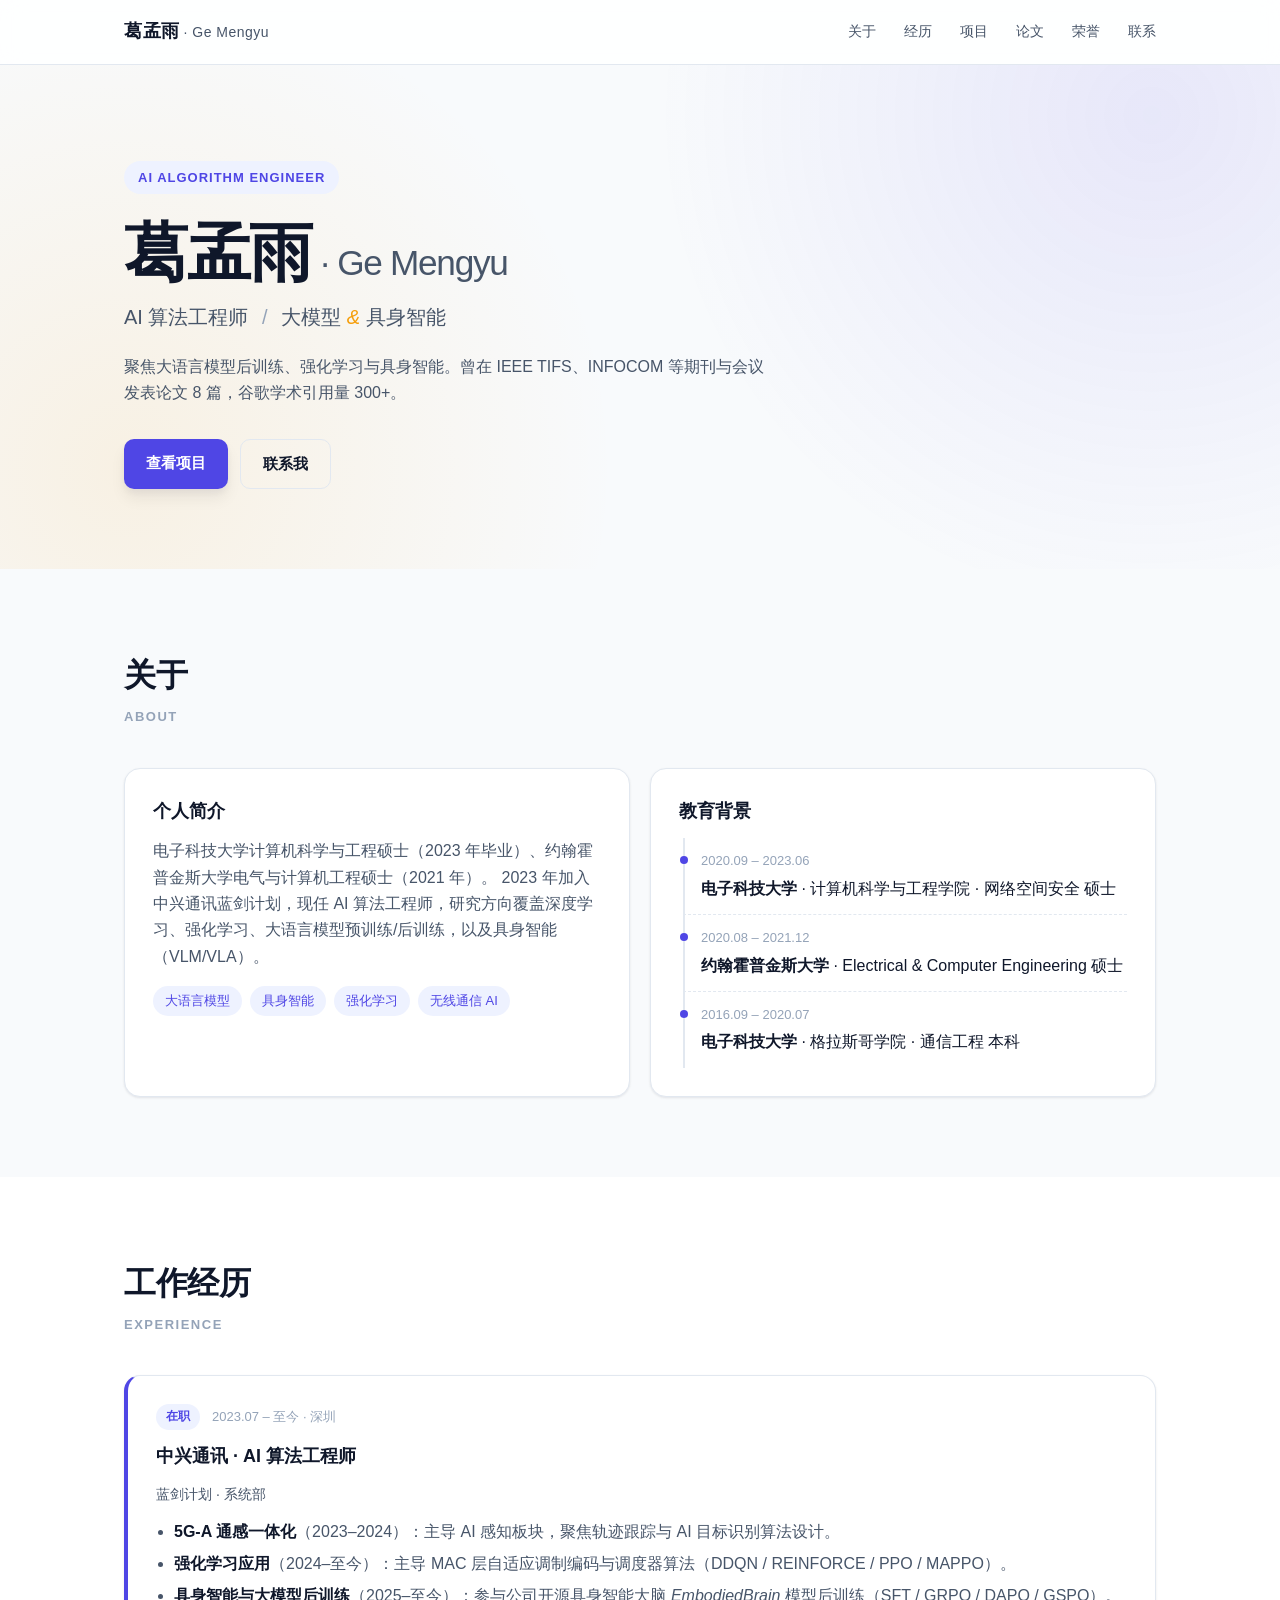
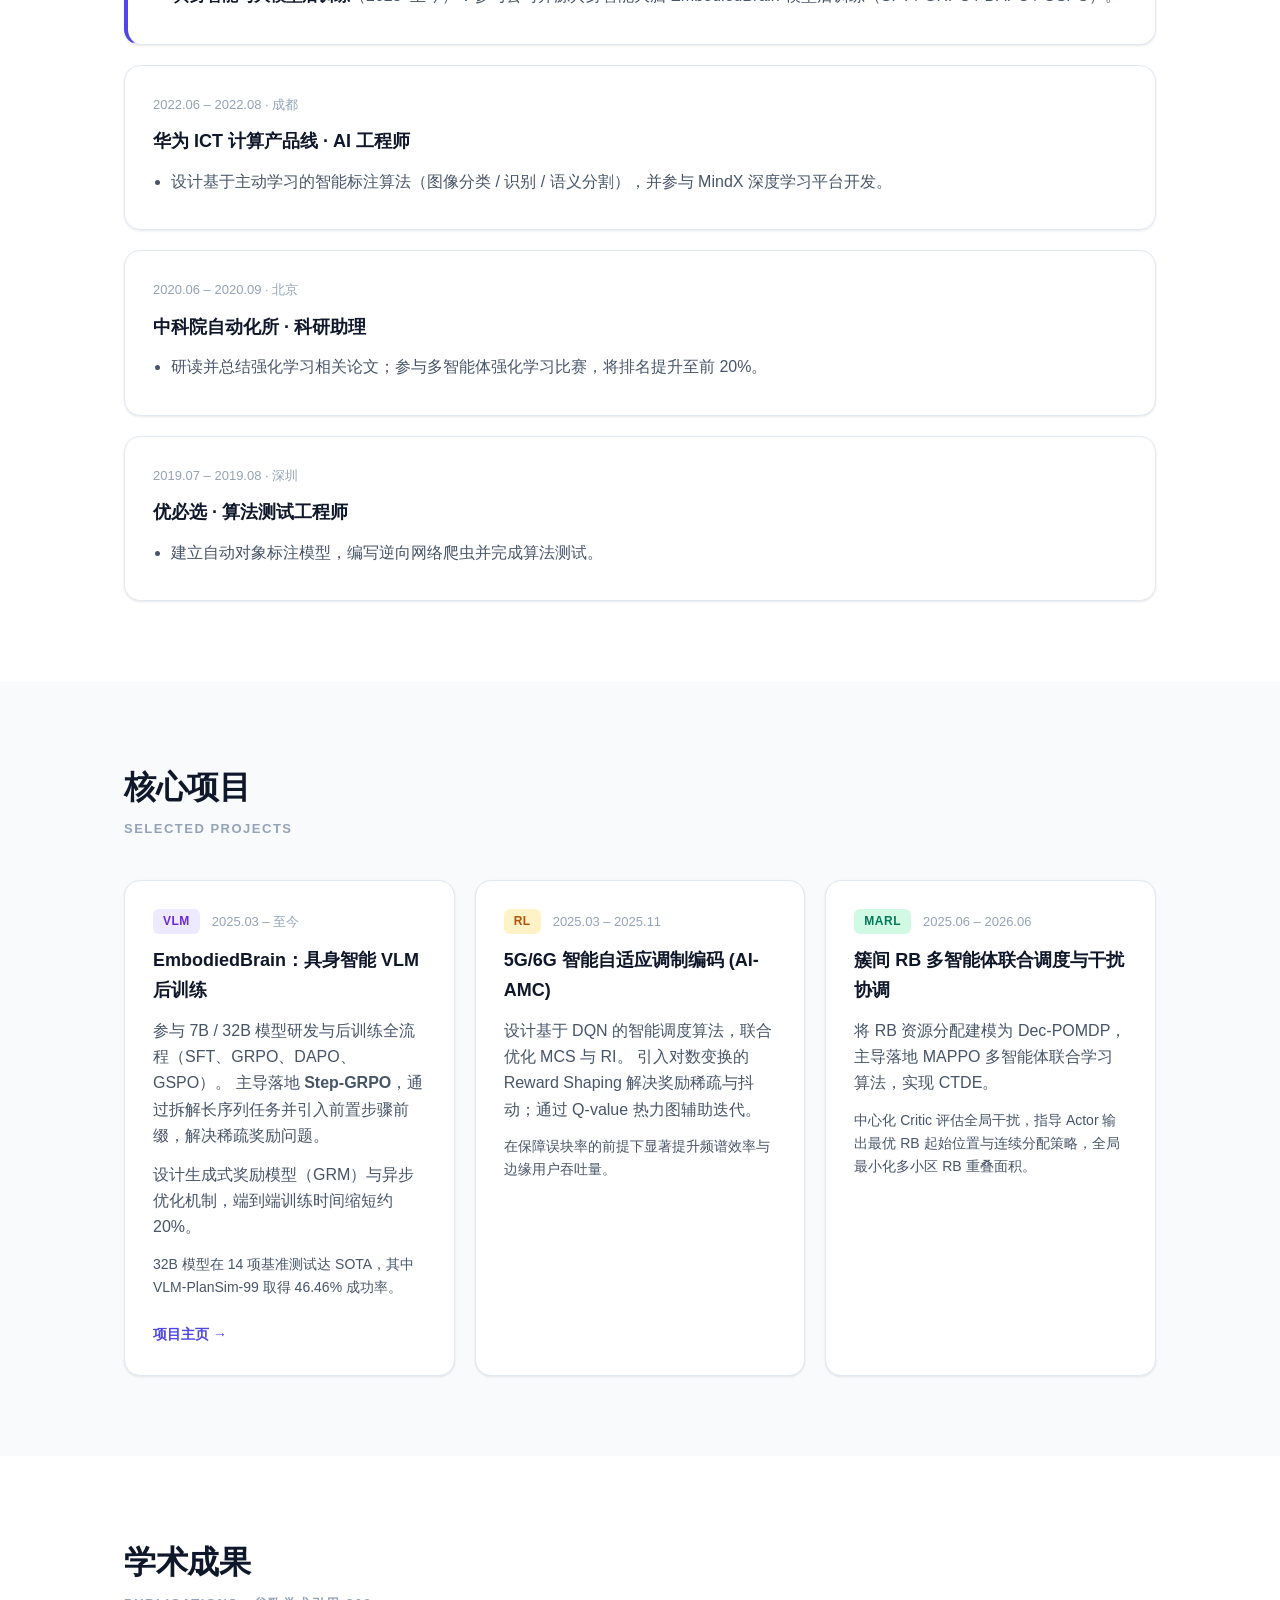
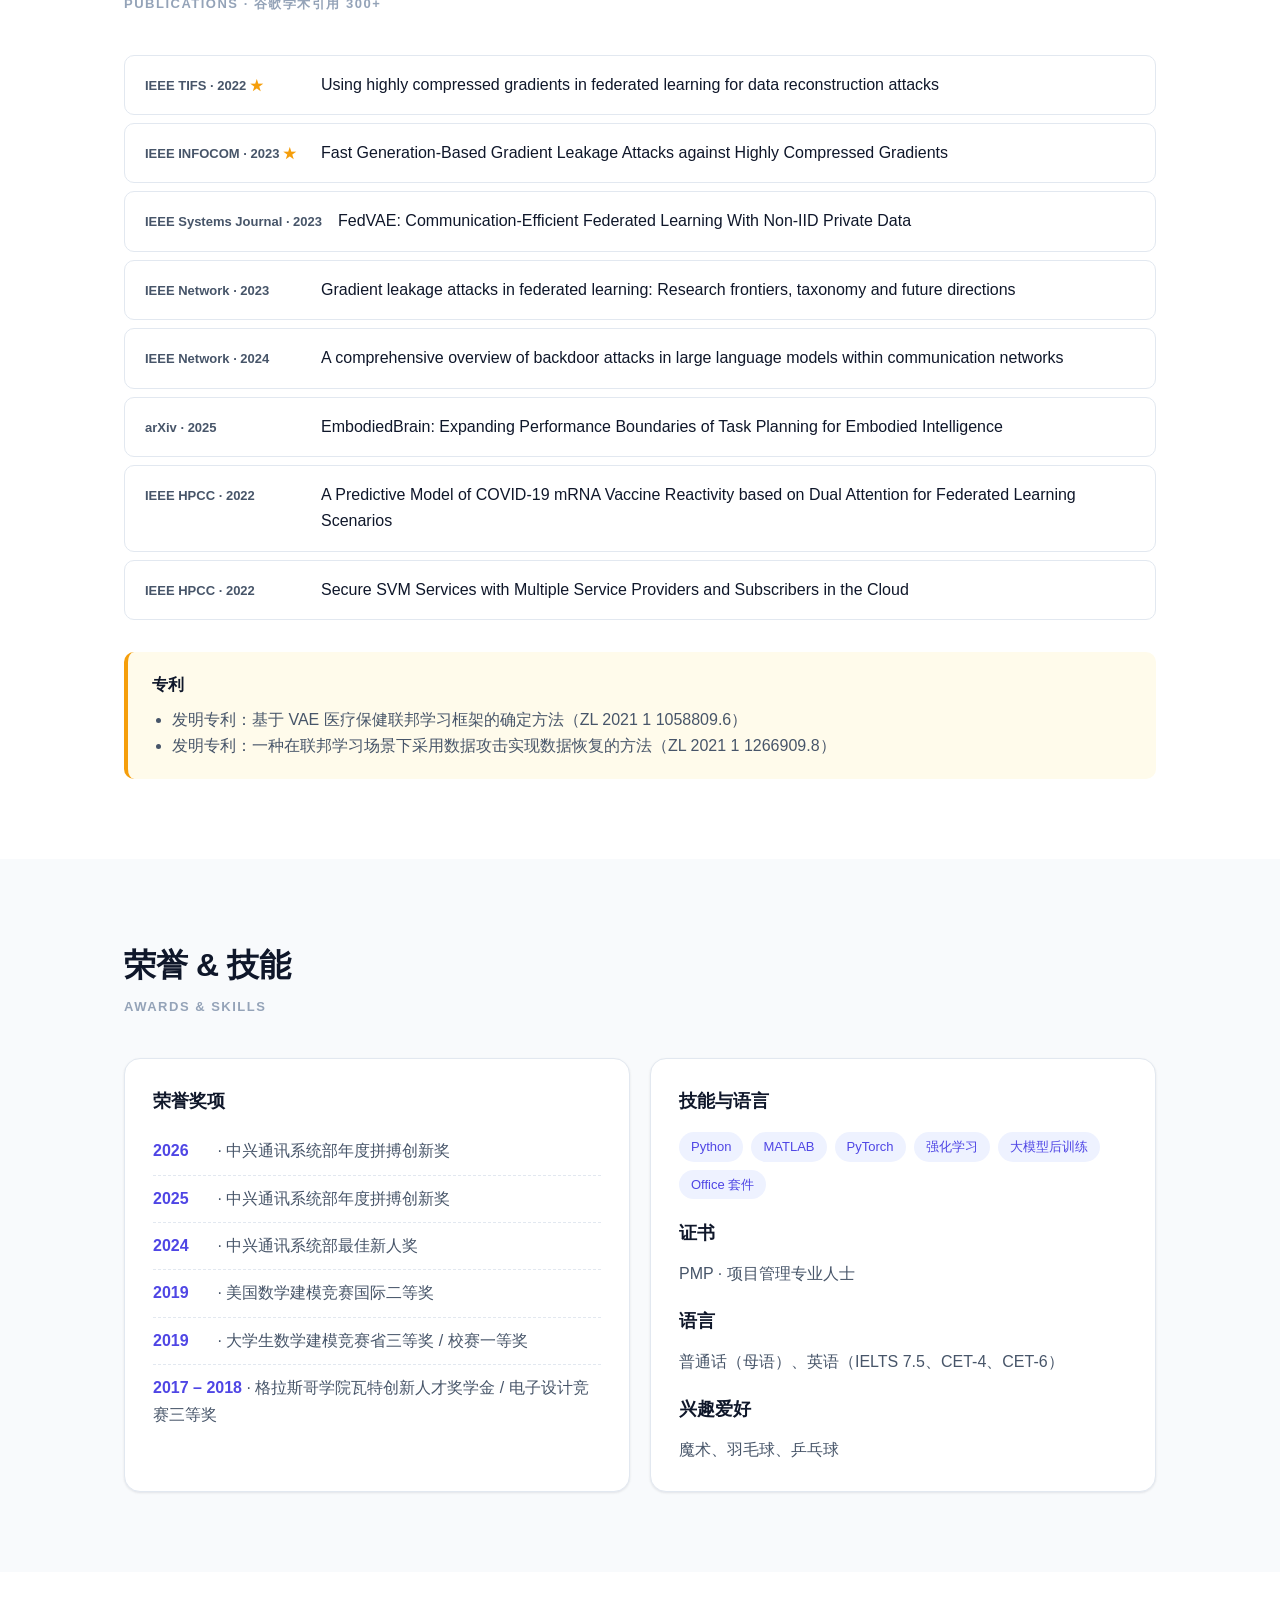
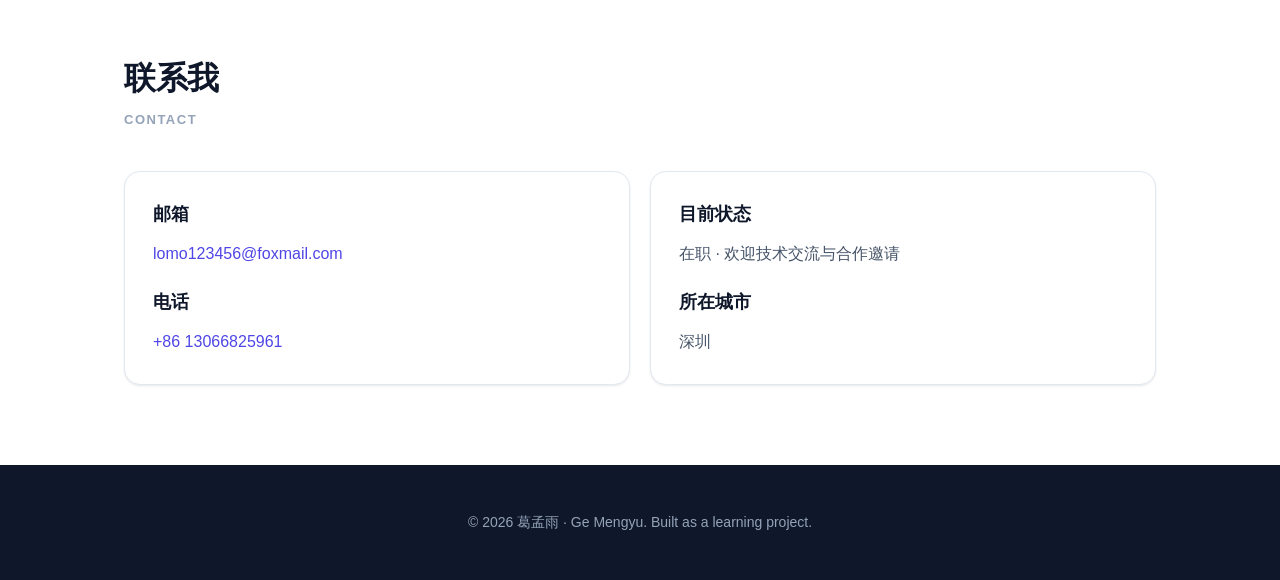
==== src/index.html @ 26ec5bca "feat(site): initial personal site with hero, about, experience, projects, publications, awards, cont" ====
<!DOCTYPE html>
<html lang="zh-CN">
<head>
  <meta charset="UTF-8" />
  <meta name="viewport" content="width=device-width, initial-scale=1.0" />
  <title>葛孟雨 · Ge Mengyu — AI 算法工程师</title>
  <meta name="description" content="葛孟雨 (Ge Mengyu) 的个人网站 — AI 算法工程师，专注于大语言模型、具身智能与强化学习。" />
  <link rel="stylesheet" href="./styles/main.css" />
</head>
<body>
  <!-- ========== 顶部导航 ========== -->
  <header class="site-header">
    <div class="container nav">
      <a href="#top" class="brand">葛孟雨<span class="brand-en">· Ge Mengyu</span></a>
      <nav class="nav-links" aria-label="主导航">
        <a href="#about">关于</a>
        <a href="#experience">经历</a>
        <a href="#projects">项目</a>
        <a href="#publications">论文</a>
        <a href="#awards">荣誉</a>
        <a href="#contact">联系</a>
      </nav>
    </div>
  </header>

  <main id="top">
    <!-- ========== Hero ========== -->
    <section class="hero">
      <div class="container hero-inner">
        <p class="hero-eyebrow">AI Algorithm Engineer</p>
        <h1 class="hero-title">
          葛孟雨<span class="hero-title-en">· Ge Mengyu</span>
        </h1>
        <p class="hero-tagline">
          AI 算法工程师 <span class="dot">/</span> 大模型 <span class="amp">&amp;</span> 具身智能
        </p>
        <p class="hero-sub">
          聚焦大语言模型后训练、强化学习与具身智能。曾在 IEEE TIFS、INFOCOM 等期刊与会议发表论文 8 篇，谷歌学术引用量 300+。
        </p>
        <div class="hero-actions">
          <a class="btn btn-primary" href="#projects">查看项目</a>
          <a class="btn btn-ghost" href="#contact">联系我</a>
        </div>
      </div>
      <div class="hero-bg" aria-hidden="true"></div>
    </section>

    <!-- ========== About ========== -->
    <section id="about" class="section">
      <div class="container">
        <header class="section-header">
          <h2>关于</h2>
          <p>About</p>
        </header>
        <div class="grid grid-2">
          <article class="card">
            <h3>个人简介</h3>
            <p>
              电子科技大学计算机科学与工程硕士（2023 年毕业）、约翰霍普金斯大学电气与计算机工程硕士（2021 年）。
              2023 年加入中兴通讯蓝剑计划，现任 AI 算法工程师，研究方向覆盖深度学习、强化学习、大语言模型预训练/后训练，以及具身智能（VLM/VLA）。
            </p>
            <ul class="tag-list">
              <li>大语言模型</li>
              <li>具身智能</li>
              <li>强化学习</li>
              <li>无线通信 AI</li>
            </ul>
          </article>
          <article class="card">
            <h3>教育背景</h3>
            <ul class="timeline">
              <li>
                <span class="time">2020.09 – 2023.06</span>
                <strong>电子科技大学</strong> · 计算机科学与工程学院 · 网络空间安全 硕士
              </li>
              <li>
                <span class="time">2020.08 – 2021.12</span>
                <strong>约翰霍普金斯大学</strong> · Electrical &amp; Computer Engineering 硕士
              </li>
              <li>
                <span class="time">2016.09 – 2020.07</span>
                <strong>电子科技大学</strong> · 格拉斯哥学院 · 通信工程 本科
              </li>
            </ul>
          </article>
        </div>
      </div>
    </section>

    <!-- ========== Experience ========== -->
    <section id="experience" class="section section-alt">
      <div class="container">
        <header class="section-header">
          <h2>工作经历</h2>
          <p>Experience</p>
        </header>
        <div class="grid">
          <article class="card card-feature">
            <div class="card-meta">
              <span class="badge badge-brand">在职</span>
              <span class="time">2023.07 – 至今 · 深圳</span>
            </div>
            <h3>中兴通讯 · AI 算法工程师</h3>
            <p class="muted">蓝剑计划 · 系统部</p>
            <ul class="bullets">
              <li><strong>5G-A 通感一体化</strong>（2023–2024）：主导 AI 感知板块，聚焦轨迹跟踪与 AI 目标识别算法设计。</li>
              <li><strong>强化学习应用</strong>（2024–至今）：主导 MAC 层自适应调制编码与调度器算法（DDQN / REINFORCE / PPO / MAPPO）。</li>
              <li><strong>具身智能与大模型后训练</strong>（2025–至今）：参与公司开源具身智能大脑 <em>EmbodiedBrain</em> 模型后训练（SFT / GRPO / DAPO / GSPO）。</li>
            </ul>
          </article>
          <article class="card">
            <div class="card-meta"><span class="time">2022.06 – 2022.08 · 成都</span></div>
            <h3>华为 ICT 计算产品线 · AI 工程师</h3>
            <ul class="bullets">
              <li>设计基于主动学习的智能标注算法（图像分类 / 识别 / 语义分割），并参与 MindX 深度学习平台开发。</li>
            </ul>
          </article>
          <article class="card">
            <div class="card-meta"><span class="time">2020.06 – 2020.09 · 北京</span></div>
            <h3>中科院自动化所 · 科研助理</h3>
            <ul class="bullets">
              <li>研读并总结强化学习相关论文；参与多智能体强化学习比赛，将排名提升至前 20%。</li>
            </ul>
          </article>
          <article class="card">
            <div class="card-meta"><span class="time">2019.07 – 2019.08 · 深圳</span></div>
            <h3>优必选 · 算法测试工程师</h3>
            <ul class="bullets">
              <li>建立自动对象标注模型，编写逆向网络爬虫并完成算法测试。</li>
            </ul>
          </article>
        </div>
      </div>
    </section>

    <!-- ========== Projects ========== -->
    <section id="projects" class="section">
      <div class="container">
        <header class="section-header">
          <h2>核心项目</h2>
          <p>Selected Projects</p>
        </header>
        <div class="grid grid-3">
          <article class="card project">
            <div class="card-meta"><span class="tag tag-vlm">VLM</span><span class="time">2025.03 – 至今</span></div>
            <h3>EmbodiedBrain：具身智能 VLM 后训练</h3>
            <p>
              参与 7B / 32B 模型研发与后训练全流程（SFT、GRPO、DAPO、GSPO）。
              主导落地 <strong>Step-GRPO</strong>，通过拆解长序列任务并引入前置步骤前缀，解决稀疏奖励问题。
            </p>
            <p>
              设计生成式奖励模型（GRM）与异步优化机制，端到端训练时间缩短约 20%。
            </p>
            <p class="muted">
              32B 模型在 14 项基准测试达 SOTA，其中 VLM-PlanSim-99 取得 46.46% 成功率。
            </p>
            <a class="card-link" href="https://zterobot.github.io/EmbodiedBrain.github.io/" target="_blank" rel="noopener">项目主页 →</a>
          </article>
          <article class="card project">
            <div class="card-meta"><span class="tag tag-rl">RL</span><span class="time">2025.03 – 2025.11</span></div>
            <h3>5G/6G 智能自适应调制编码 (AI-AMC)</h3>
            <p>
              设计基于 DQN 的智能调度算法，联合优化 MCS 与 RI。
              引入对数变换的 Reward Shaping 解决奖励稀疏与抖动；通过 Q-value 热力图辅助迭代。
            </p>
            <p class="muted">
              在保障误块率的前提下显著提升频谱效率与边缘用户吞吐量。
            </p>
          </article>
          <article class="card project">
            <div class="card-meta"><span class="tag tag-marl">MARL</span><span class="time">2025.06 – 2026.06</span></div>
            <h3>簇间 RB 多智能体联合调度与干扰协调</h3>
            <p>
              将 RB 资源分配建模为 Dec-POMDP，主导落地 MAPPO 多智能体联合学习算法，实现 CTDE。
            </p>
            <p class="muted">
              中心化 Critic 评估全局干扰，指导 Actor 输出最优 RB 起始位置与连续分配策略，全局最小化多小区 RB 重叠面积。
            </p>
          </article>
        </div>
      </div>
    </section>

    <!-- ========== Publications ========== -->
    <section id="publications" class="section section-alt">
      <div class="container">
        <header class="section-header">
          <h2>学术成果</h2>
          <p>Publications · 谷歌学术引用 300+</p>
        </header>
        <ol class="pubs">
          <li>
            <span class="venue venue-top">IEEE TIFS · 2022</span>
            <span class="title">Using highly compressed gradients in federated learning for data reconstruction attacks</span>
          </li>
          <li>
            <span class="venue venue-top">IEEE INFOCOM · 2023</span>
            <span class="title">Fast Generation-Based Gradient Leakage Attacks against Highly Compressed Gradients</span>
          </li>
          <li>
            <span class="venue">IEEE Systems Journal · 2023</span>
            <span class="title">FedVAE: Communication-Efficient Federated Learning With Non-IID Private Data</span>
          </li>
          <li>
            <span class="venue">IEEE Network · 2023</span>
            <span class="title">Gradient leakage attacks in federated learning: Research frontiers, taxonomy and future directions</span>
          </li>
          <li>
            <span class="venue">IEEE Network · 2024</span>
            <span class="title">A comprehensive overview of backdoor attacks in large language models within communication networks</span>
          </li>
          <li>
            <span class="venue">arXiv · 2025</span>
            <span class="title">EmbodiedBrain: Expanding Performance Boundaries of Task Planning for Embodied Intelligence</span>
          </li>
          <li>
            <span class="venue">IEEE HPCC · 2022</span>
            <span class="title">A Predictive Model of COVID-19 mRNA Vaccine Reactivity based on Dual Attention for Federated Learning Scenarios</span>
          </li>
          <li>
            <span class="venue">IEEE HPCC · 2022</span>
            <span class="title">Secure SVM Services with Multiple Service Providers and Subscribers in the Cloud</span>
          </li>
        </ol>
        <div class="patent">
          <h3>专利</h3>
          <ul>
            <li>发明专利：基于 VAE 医疗保健联邦学习框架的确定方法（ZL 2021 1 1058809.6）</li>
            <li>发明专利：一种在联邦学习场景下采用数据攻击实现数据恢复的方法（ZL 2021 1 1266909.8）</li>
          </ul>
        </div>
      </div>
    </section>

    <!-- ========== Awards ========== -->
    <section id="awards" class="section">
      <div class="container">
        <header class="section-header">
          <h2>荣誉 &amp; 技能</h2>
          <p>Awards &amp; Skills</p>
        </header>
        <div class="grid grid-2">
          <article class="card">
            <h3>荣誉奖项</h3>
            <ul class="awards">
              <li><strong>2026</strong> · 中兴通讯系统部年度拼搏创新奖</li>
              <li><strong>2025</strong> · 中兴通讯系统部年度拼搏创新奖</li>
              <li><strong>2024</strong> · 中兴通讯系统部最佳新人奖</li>
              <li><strong>2019</strong> · 美国数学建模竞赛国际二等奖</li>
              <li><strong>2019</strong> · 大学生数学建模竞赛省三等奖 / 校赛一等奖</li>
              <li><strong>2017 – 2018</strong> · 格拉斯哥学院瓦特创新人才奖学金 / 电子设计竞赛三等奖</li>
            </ul>
          </article>
          <article class="card">
            <h3>技能与语言</h3>
            <ul class="tag-list">
              <li>Python</li>
              <li>MATLAB</li>
              <li>PyTorch</li>
              <li>强化学习</li>
              <li>大模型后训练</li>
              <li>Office 套件</li>
            </ul>
            <h3 class="mt">证书</h3>
            <p>PMP · 项目管理专业人士</p>
            <h3 class="mt">语言</h3>
            <p>普通话（母语）、英语（IELTS 7.5、CET-4、CET-6）</p>
            <h3 class="mt">兴趣爱好</h3>
            <p>魔术、羽毛球、乒乓球</p>
          </article>
        </div>
      </div>
    </section>

    <!-- ========== Contact ========== -->
    <section id="contact" class="section section-alt">
      <div class="container">
        <header class="section-header">
          <h2>联系我</h2>
          <p>Contact</p>
        </header>
        <div class="grid grid-2">
          <article class="card">
            <h3>邮箱</h3>
            <p><a href="mailto:lomo123456@foxmail.com">lomo123456@foxmail.com</a></p>
            <h3 class="mt">电话</h3>
            <p><a href="tel:+8613066825961">+86 13066825961</a></p>
          </article>
          <article class="card">
            <h3>目前状态</h3>
            <p>在职 · 欢迎技术交流与合作邀请</p>
            <h3 class="mt">所在城市</h3>
            <p>深圳</p>
          </article>
        </div>
      </div>
    </section>
  </main>

  <footer class="site-footer">
    <div class="container">
      <p>© 2026 葛孟雨 · Ge Mengyu. Built as a learning project.</p>
    </div>
  </footer>

  <script src="./scripts/main.js"></script>
</body>
</html>
---- src/styles/main.css ----
/* ============================================================
   葛孟雨 · 个人网站样式
   风格：现代彩色 · 卡片化
   ============================================================ */

:root {
  /* 主色调：低饱和靛蓝（沉稳）+ 暖橙点缀（活力） */
  --c-primary: #4f46e5;       /* indigo-600 */
  --c-primary-soft: #eef2ff;  /* indigo-50 */
  --c-accent: #f59e0b;        /* amber-500 */
  --c-accent-soft: #fffbeb;

  /* 中性色 */
  --c-bg: #f8fafc;            /* slate-50 */
  --c-bg-alt: #ffffff;
  --c-text: #0f172a;          /* slate-900 */
  --c-text-soft: #475569;     /* slate-600 */
  --c-text-muted: #94a3b8;    /* slate-400 */
  --c-border: #e2e8f0;        /* slate-200 */

  /* 间距与圆角 */
  --radius: 16px;
  --radius-sm: 10px;
  --shadow-sm: 0 1px 2px rgba(15, 23, 42, 0.04), 0 1px 3px rgba(15, 23, 42, 0.06);
  --shadow-md: 0 4px 6px rgba(15, 23, 42, 0.04), 0 10px 15px rgba(15, 23, 42, 0.06);
  --shadow-lg: 0 20px 25px rgba(15, 23, 42, 0.08), 0 10px 10px rgba(15, 23, 42, 0.04);
}

* { box-sizing: border-box; }

html { scroll-behavior: smooth; }

body {
  margin: 0;
  font-family: -apple-system, BlinkMacSystemFont, "Segoe UI", "PingFang SC",
               "Hiragino Sans GB", "Microsoft YaHei", sans-serif;
  font-size: 16px;
  line-height: 1.65;
  color: var(--c-text);
  background: var(--c-bg);
  -webkit-font-smoothing: antialiased;
}

a { color: var(--c-primary); text-decoration: none; }
a:hover { text-decoration: underline; }

.container {
  max-width: 1080px;
  margin: 0 auto;
  padding: 0 24px;
}

/* ========== Header ========== */
.site-header {
  position: sticky;
  top: 0;
  z-index: 50;
  background: rgba(255, 255, 255, 0.85);
  backdrop-filter: saturate(180%) blur(12px);
  border-bottom: 1px solid var(--c-border);
}
.nav {
  display: flex;
  align-items: center;
  justify-content: space-between;
  height: 64px;
}
.brand {
  font-weight: 700;
  font-size: 18px;
  color: var(--c-text);
  letter-spacing: 0.5px;
}
.brand:hover { text-decoration: none; }
.brand-en {
  font-weight: 400;
  color: var(--c-text-soft);
  margin-left: 4px;
  font-size: 14px;
}
.nav-links {
  display: flex;
  gap: 28px;
}
.nav-links a {
  color: var(--c-text-soft);
  font-size: 14px;
  font-weight: 500;
  transition: color 0.2s;
}
.nav-links a:hover { color: var(--c-primary); text-decoration: none; }

/* ========== Hero ========== */
.hero {
  position: relative;
  padding: 96px 0 80px;
  overflow: hidden;
}
.hero-inner {
  position: relative;
  z-index: 1;
}
.hero-eyebrow {
  display: inline-block;
  font-size: 13px;
  font-weight: 600;
  color: var(--c-primary);
  background: var(--c-primary-soft);
  padding: 6px 14px;
  border-radius: 999px;
  margin: 0 0 24px;
  letter-spacing: 1px;
  text-transform: uppercase;
}
.hero-title {
  font-size: clamp(40px, 6vw, 64px);
  font-weight: 800;
  margin: 0 0 12px;
  letter-spacing: -0.02em;
  line-height: 1.1;
}
.hero-title-en {
  font-weight: 300;
  color: var(--c-text-soft);
  font-size: 0.55em;
  margin-left: 8px;
}
.hero-tagline {
  font-size: 20px;
  color: var(--c-text-soft);
  margin: 0 0 20px;
  font-weight: 500;
}
.hero-tagline .dot { color: var(--c-text-muted); margin: 0 8px; }
.hero-tagline .amp { color: var(--c-accent); font-style: italic; }
.hero-sub {
  max-width: 640px;
  font-size: 16px;
  color: var(--c-text-soft);
  margin: 0 0 32px;
}
.hero-actions { display: flex; gap: 12px; flex-wrap: wrap; }

.btn {
  display: inline-block;
  padding: 12px 22px;
  border-radius: var(--radius-sm);
  font-weight: 600;
  font-size: 15px;
  transition: transform 0.15s, box-shadow 0.15s;
}
.btn:hover { transform: translateY(-1px); text-decoration: none; }
.btn-primary {
  background: var(--c-primary);
  color: #fff;
  box-shadow: var(--shadow-md);
}
.btn-primary:hover { box-shadow: var(--shadow-lg); color: #fff; }
.btn-ghost {
  background: transparent;
  color: var(--c-text);
  border: 1px solid var(--c-border);
}
.btn-ghost:hover { border-color: var(--c-primary); color: var(--c-primary); }

/* Hero 背景装饰 */
.hero-bg {
  position: absolute;
  inset: 0;
  background:
    radial-gradient(circle at 90% 10%, rgba(79, 70, 229, 0.10), transparent 40%),
    radial-gradient(circle at 10% 80%, rgba(245, 158, 11, 0.10), transparent 40%);
  z-index: 0;
}

/* ========== Sections ========== */
.section { padding: 80px 0; }
.section-alt { background: var(--c-bg-alt); }

.section-header {
  margin-bottom: 40px;
}
.section-header h2 {
  font-size: 32px;
  font-weight: 700;
  margin: 0 0 4px;
  letter-spacing: -0.01em;
}
.section-header p {
  margin: 0;
  color: var(--c-text-muted);
  font-size: 13px;
  letter-spacing: 1.5px;
  text-transform: uppercase;
  font-weight: 600;
}

/* ========== Grid ========== */
.grid {
  display: grid;
  grid-template-columns: 1fr;
  gap: 20px;
}
.grid-2 { grid-template-columns: repeat(auto-fit, minmax(320px, 1fr)); }
.grid-3 { grid-template-columns: repeat(auto-fit, minmax(280px, 1fr)); }

/* ========== Card ========== */
.card {
  background: var(--c-bg-alt);
  border: 1px solid var(--c-border);
  border-radius: var(--radius);
  padding: 28px;
  box-shadow: var(--shadow-sm);
  transition: transform 0.2s, box-shadow 0.2s, border-color 0.2s;
}
.card:hover {
  transform: translateY(-2px);
  box-shadow: var(--shadow-md);
  border-color: rgba(79, 70, 229, 0.25);
}
.card h3 {
  margin: 0 0 12px;
  font-size: 18px;
  font-weight: 700;
}
.card p { margin: 0 0 12px; color: var(--c-text-soft); }
.card p:last-child { margin-bottom: 0; }
.mt { margin-top: 20px !important; }

.card-feature {
  border-left: 4px solid var(--c-primary);
}
.card-meta {
  display: flex;
  align-items: center;
  gap: 12px;
  margin-bottom: 12px;
  flex-wrap: wrap;
}
.badge {
  display: inline-block;
  padding: 3px 10px;
  border-radius: 999px;
  font-size: 12px;
  font-weight: 600;
}
.badge-brand { background: var(--c-primary-soft); color: var(--c-primary); }
.time { font-size: 13px; color: var(--c-text-muted); }
.muted { color: var(--c-text-muted); font-size: 14px; }

/* ========== Tags ========== */
.tag-list {
  list-style: none;
  padding: 0;
  margin: 16px 0 0;
  display: flex;
  flex-wrap: wrap;
  gap: 8px;
}
.tag-list li {
  padding: 4px 12px;
  background: var(--c-primary-soft);
  color: var(--c-primary);
  border-radius: 999px;
  font-size: 13px;
  font-weight: 500;
}

.tag {
  display: inline-block;
  padding: 3px 10px;
  border-radius: 6px;
  font-size: 12px;
  font-weight: 600;
  letter-spacing: 0.5px;
}
.tag-vlm { background: #ede9fe; color: #6d28d9; }
.tag-rl { background: #fef3c7; color: #b45309; }
.tag-marl { background: #d1fae5; color: #047857; }

/* ========== Timeline ========== */
.timeline {
  list-style: none;
  padding: 0;
  margin: 0;
}
.timeline li {
  padding: 12px 0;
  border-left: 2px solid var(--c-border);
  padding-left: 16px;
  margin-left: 4px;
  position: relative;
}
.timeline li::before {
  content: "";
  position: absolute;
  left: -5px;
  top: 18px;
  width: 8px;
  height: 8px;
  border-radius: 50%;
  background: var(--c-primary);
}
.timeline li + li { border-top: 1px dashed var(--c-border); }
.timeline .time {
  display: block;
  font-size: 13px;
  color: var(--c-text-muted);
  margin-bottom: 4px;
}

/* ========== Bullets ========== */
.bullets {
  margin: 12px 0 0;
  padding-left: 18px;
  color: var(--c-text-soft);
}
.bullets li { margin-bottom: 6px; }
.bullets strong { color: var(--c-text); }

/* ========== Project Cards ========== */
.card-link {
  display: inline-block;
  margin-top: 12px;
  font-weight: 600;
  font-size: 14px;
}

/* ========== Publications ========== */
.pubs {
  list-style: none;
  padding: 0;
  margin: 0;
  display: grid;
  gap: 8px;
}
.pubs li {
  background: var(--c-bg-alt);
  border: 1px solid var(--c-border);
  border-radius: var(--radius-sm);
  padding: 16px 20px;
  display: flex;
  align-items: baseline;
  gap: 16px;
  transition: border-color 0.2s;
}
.pubs li:hover { border-color: var(--c-primary); }
.pubs .venue {
  flex-shrink: 0;
  font-size: 13px;
  color: var(--c-text-soft);
  font-weight: 600;
  min-width: 160px;
}
.venue-top {
  color: var(--c-primary);
  position: relative;
}
.venue-top::after {
  content: "★";
  margin-left: 4px;
  color: var(--c-accent);
}
.pubs .title { color: var(--c-text); }

.patent {
  margin-top: 32px;
  background: var(--c-accent-soft);
  border-left: 4px solid var(--c-accent);
  border-radius: var(--radius-sm);
  padding: 20px 24px;
}
.patent h3 { margin: 0 0 8px; font-size: 16px; }
.patent ul { margin: 0; padding-left: 20px; color: var(--c-text-soft); }

/* ========== Awards ========== */
.awards {
  list-style: none;
  padding: 0;
  margin: 0;
}
.awards li {
  padding: 10px 0;
  border-bottom: 1px dashed var(--c-border);
  color: var(--c-text-soft);
}
.awards li:last-child { border-bottom: none; }
.awards strong {
  display: inline-block;
  min-width: 60px;
  color: var(--c-primary);
  font-weight: 700;
}

/* ========== Footer ========== */
.site-footer {
  background: var(--c-text);
  color: var(--c-text-muted);
  padding: 32px 0;
  text-align: center;
  font-size: 14px;
}

/* ========== Responsive ========== */
@media (max-width: 640px) {
  .nav-links { display: none; }
  .hero { padding: 64px 0 56px; }
  .section { padding: 56px 0; }
  .section-header h2 { font-size: 26px; }
  .card { padding: 22px; }
  .pubs li { flex-direction: column; gap: 4px; }
  .pubs .venue { min-width: auto; }
}
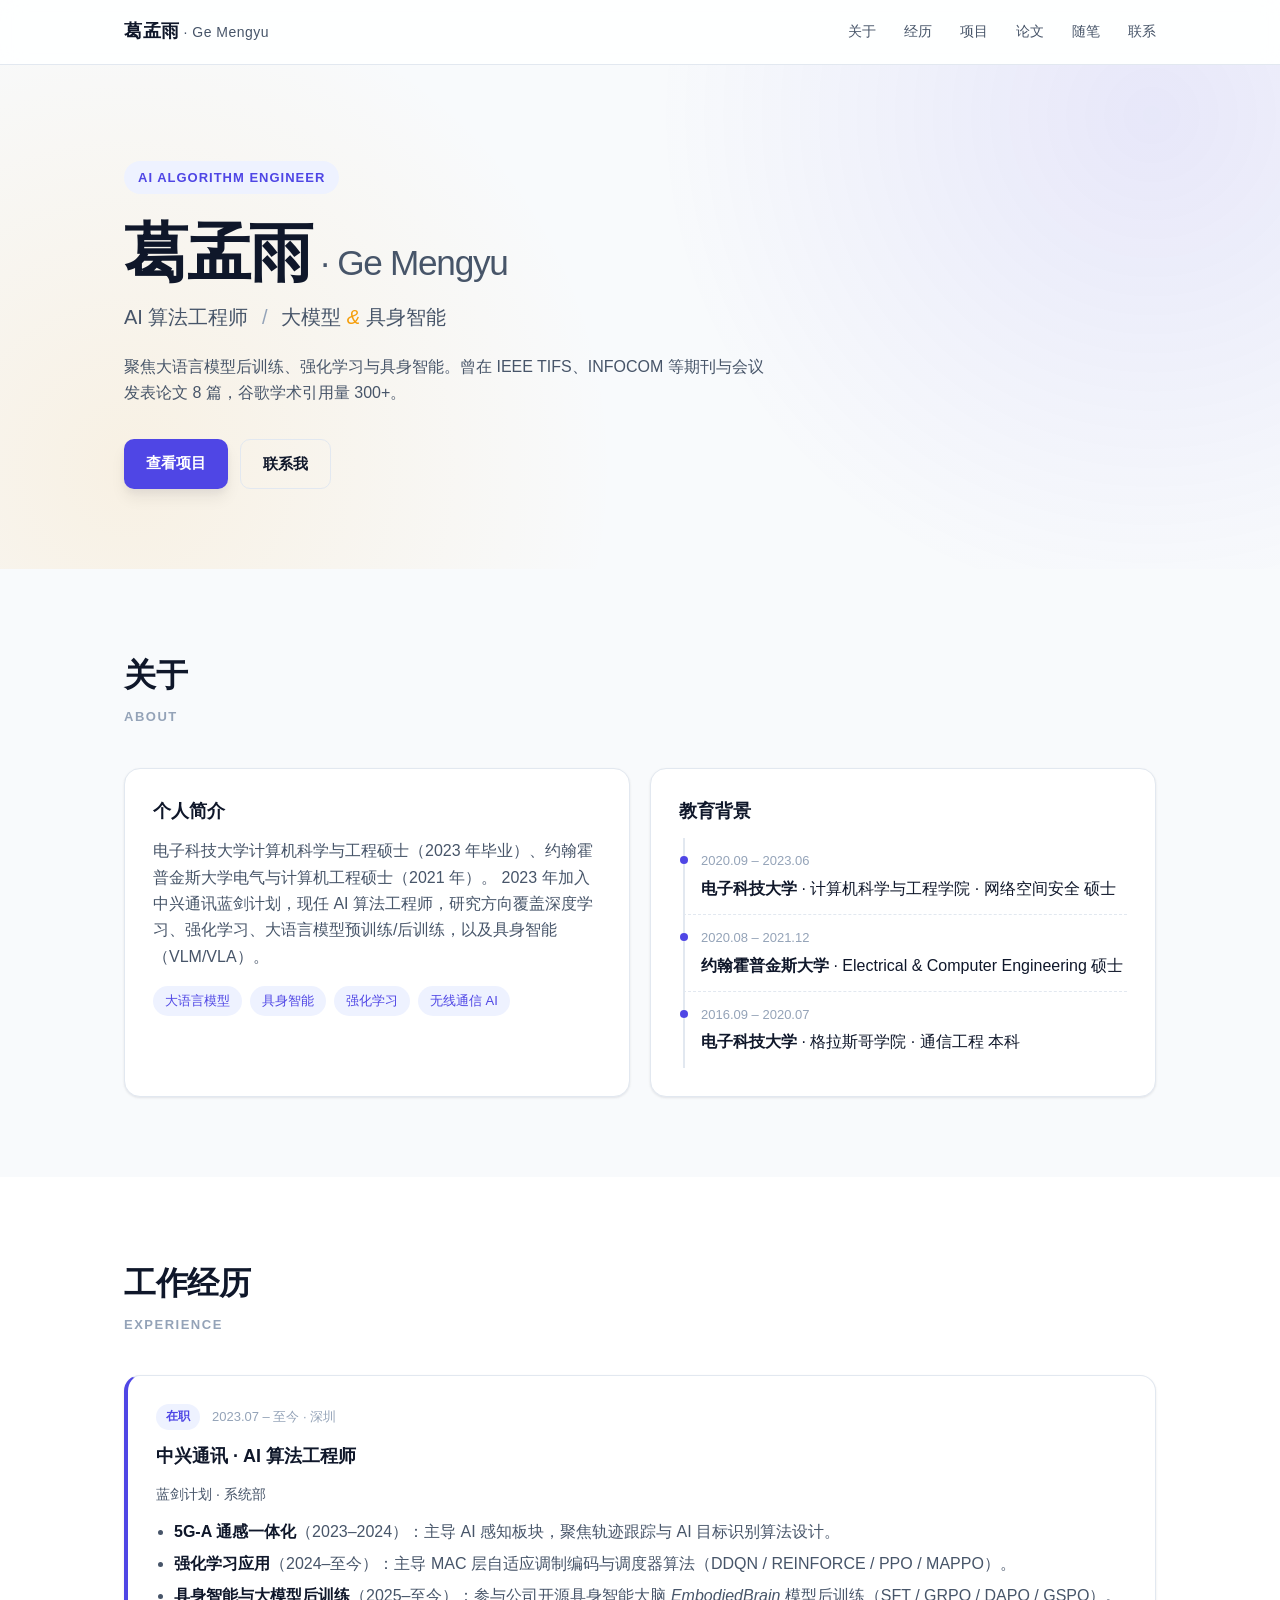
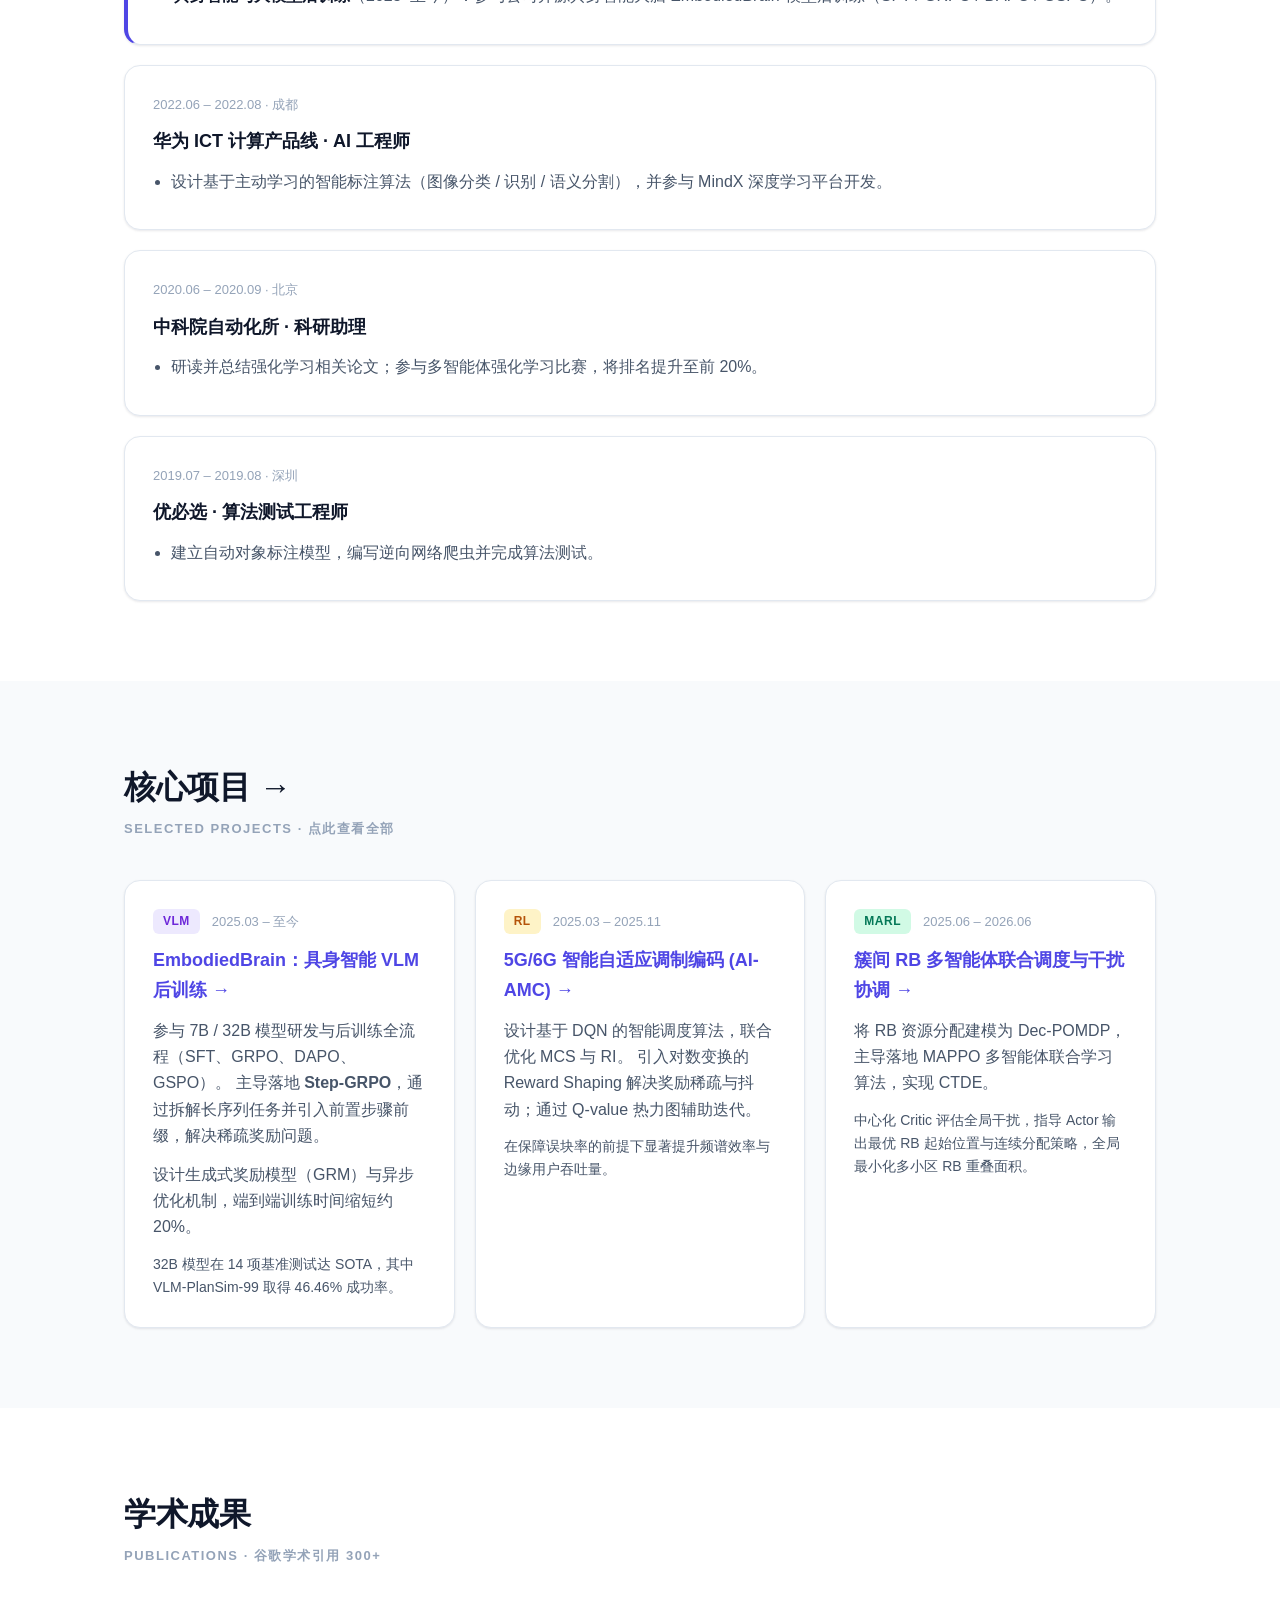
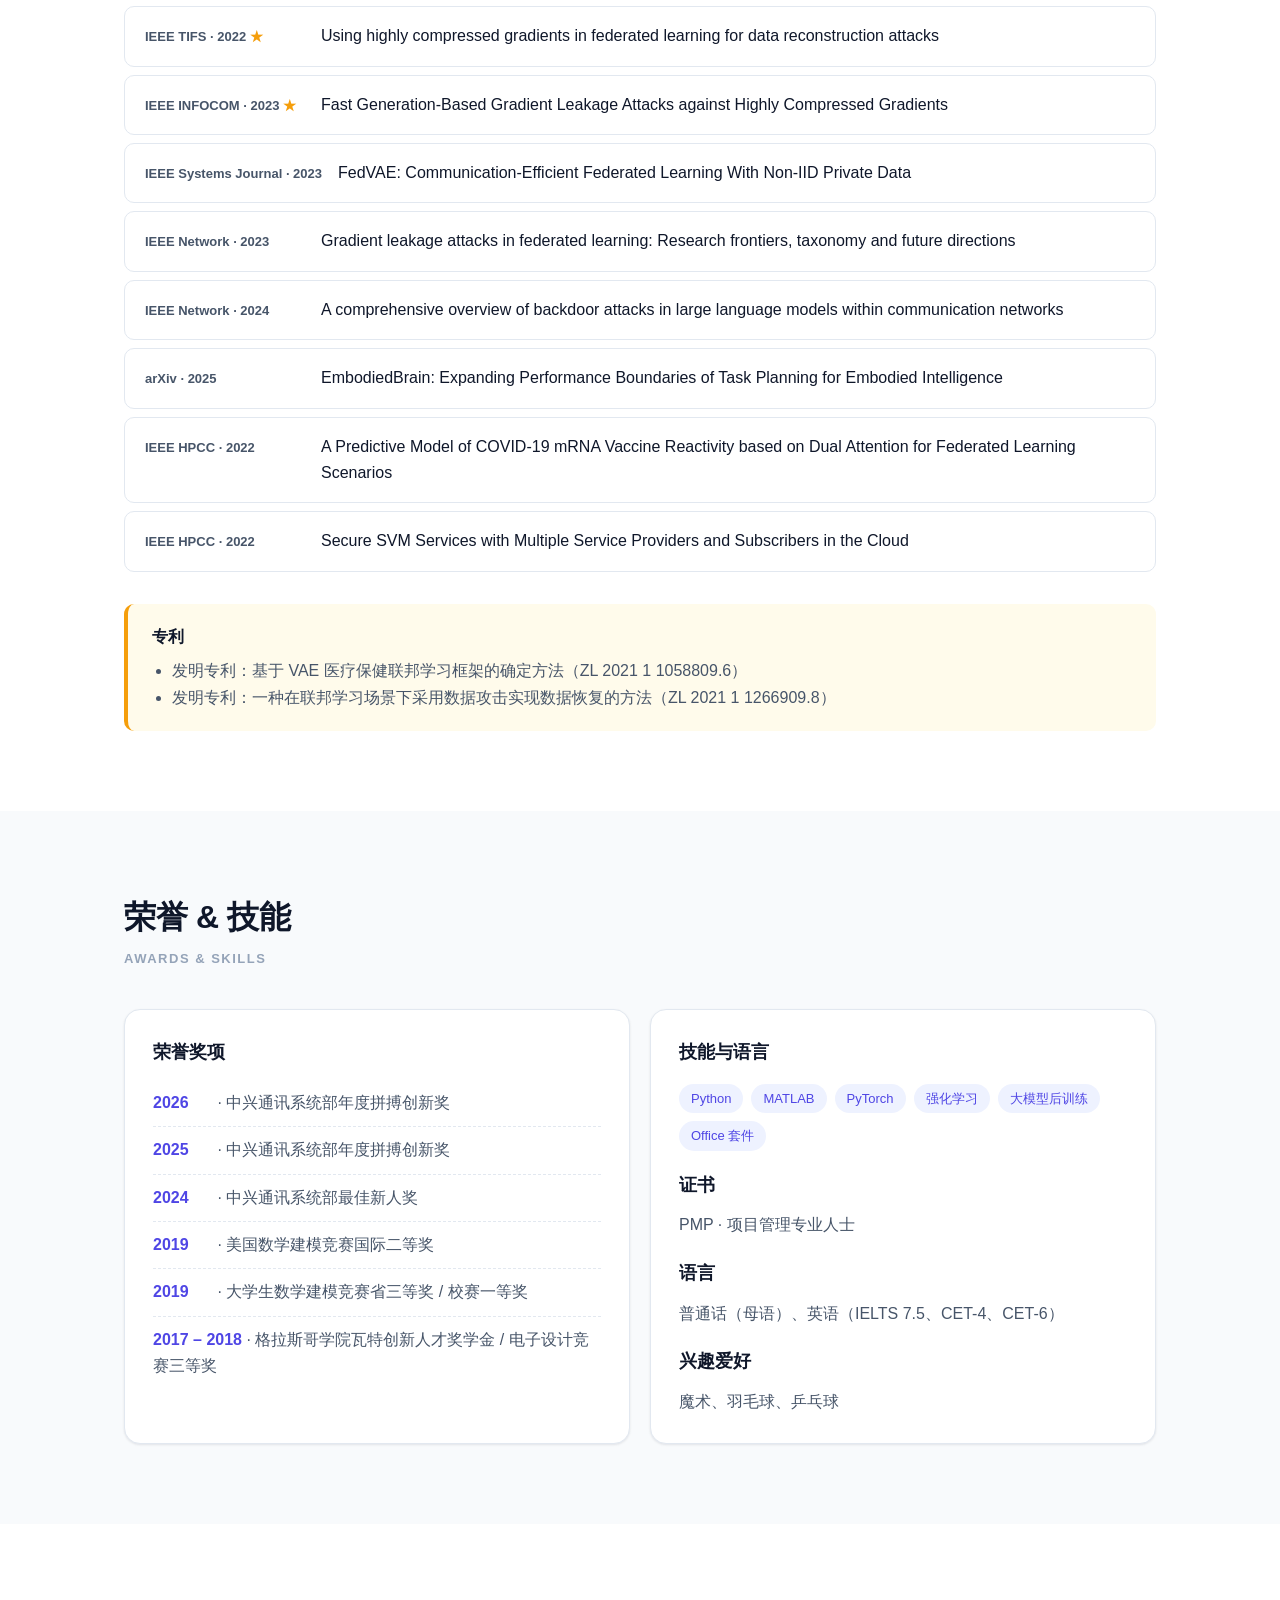
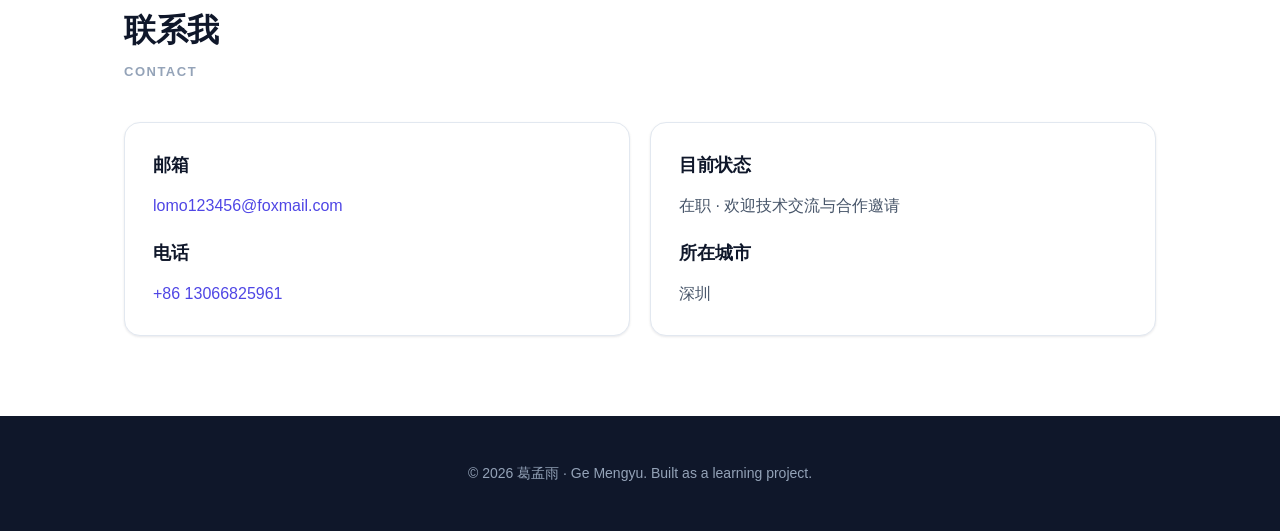
==== commit d72390fd: "feat(site): add multi-page architecture with project details and blog pages" ====
--- a/src/index.html
+++ b/src/index.html
@@ -15,9 +15,9 @@
       <nav class="nav-links" aria-label="主导航">
         <a href="#about">关于</a>
         <a href="#experience">经历</a>
-        <a href="#projects">项目</a>
+        <a href="projects/index.html">项目</a>
         <a href="#publications">论文</a>
-        <a href="#awards">荣誉</a>
+        <a href="blog/index.html">随笔</a>
         <a href="#contact">联系</a>
       </nav>
     </div>
@@ -137,13 +137,15 @@
     <section id="projects" class="section">
       <div class="container">
         <header class="section-header">
-          <h2>核心项目</h2>
-          <p>Selected Projects</p>
+          <h2>
+            <a href="projects/index.html" style="color: inherit;">核心项目 →</a>
+          </h2>
+          <p>Selected Projects · 点此查看全部</p>
         </header>
         <div class="grid grid-3">
-          <article class="card project">
+          <a class="card project project-card-link" href="projects/embodied-brain.html">
             <div class="card-meta"><span class="tag tag-vlm">VLM</span><span class="time">2025.03 – 至今</span></div>
-            <h3>EmbodiedBrain：具身智能 VLM 后训练</h3>
+            <h3>EmbodiedBrain：具身智能 VLM 后训练 →</h3>
             <p>
               参与 7B / 32B 模型研发与后训练全流程（SFT、GRPO、DAPO、GSPO）。
               主导落地 <strong>Step-GRPO</strong>，通过拆解长序列任务并引入前置步骤前缀，解决稀疏奖励问题。
@@ -154,11 +156,10 @@
             <p class="muted">
               32B 模型在 14 项基准测试达 SOTA，其中 VLM-PlanSim-99 取得 46.46% 成功率。
             </p>
-            <a class="card-link" href="https://zterobot.github.io/EmbodiedBrain.github.io/" target="_blank" rel="noopener">项目主页 →</a>
-          </article>
-          <article class="card project">
+          </a>
+          <a class="card project project-card-link" href="projects/ai-amc.html">
             <div class="card-meta"><span class="tag tag-rl">RL</span><span class="time">2025.03 – 2025.11</span></div>
-            <h3>5G/6G 智能自适应调制编码 (AI-AMC)</h3>
+            <h3>5G/6G 智能自适应调制编码 (AI-AMC) →</h3>
             <p>
               设计基于 DQN 的智能调度算法，联合优化 MCS 与 RI。
               引入对数变换的 Reward Shaping 解决奖励稀疏与抖动；通过 Q-value 热力图辅助迭代。
@@ -166,17 +167,17 @@
             <p class="muted">
               在保障误块率的前提下显著提升频谱效率与边缘用户吞吐量。
             </p>
-          </article>
-          <article class="card project">
+          </a>
+          <a class="card project project-card-link" href="projects/rb-scheduling.html">
             <div class="card-meta"><span class="tag tag-marl">MARL</span><span class="time">2025.06 – 2026.06</span></div>
-            <h3>簇间 RB 多智能体联合调度与干扰协调</h3>
+            <h3>簇间 RB 多智能体联合调度与干扰协调 →</h3>
             <p>
               将 RB 资源分配建模为 Dec-POMDP，主导落地 MAPPO 多智能体联合学习算法，实现 CTDE。
             </p>
             <p class="muted">
               中心化 Critic 评估全局干扰，指导 Actor 输出最优 RB 起始位置与连续分配策略，全局最小化多小区 RB 重叠面积。
             </p>
-          </article>
+          </a>
         </div>
       </div>
     </section>
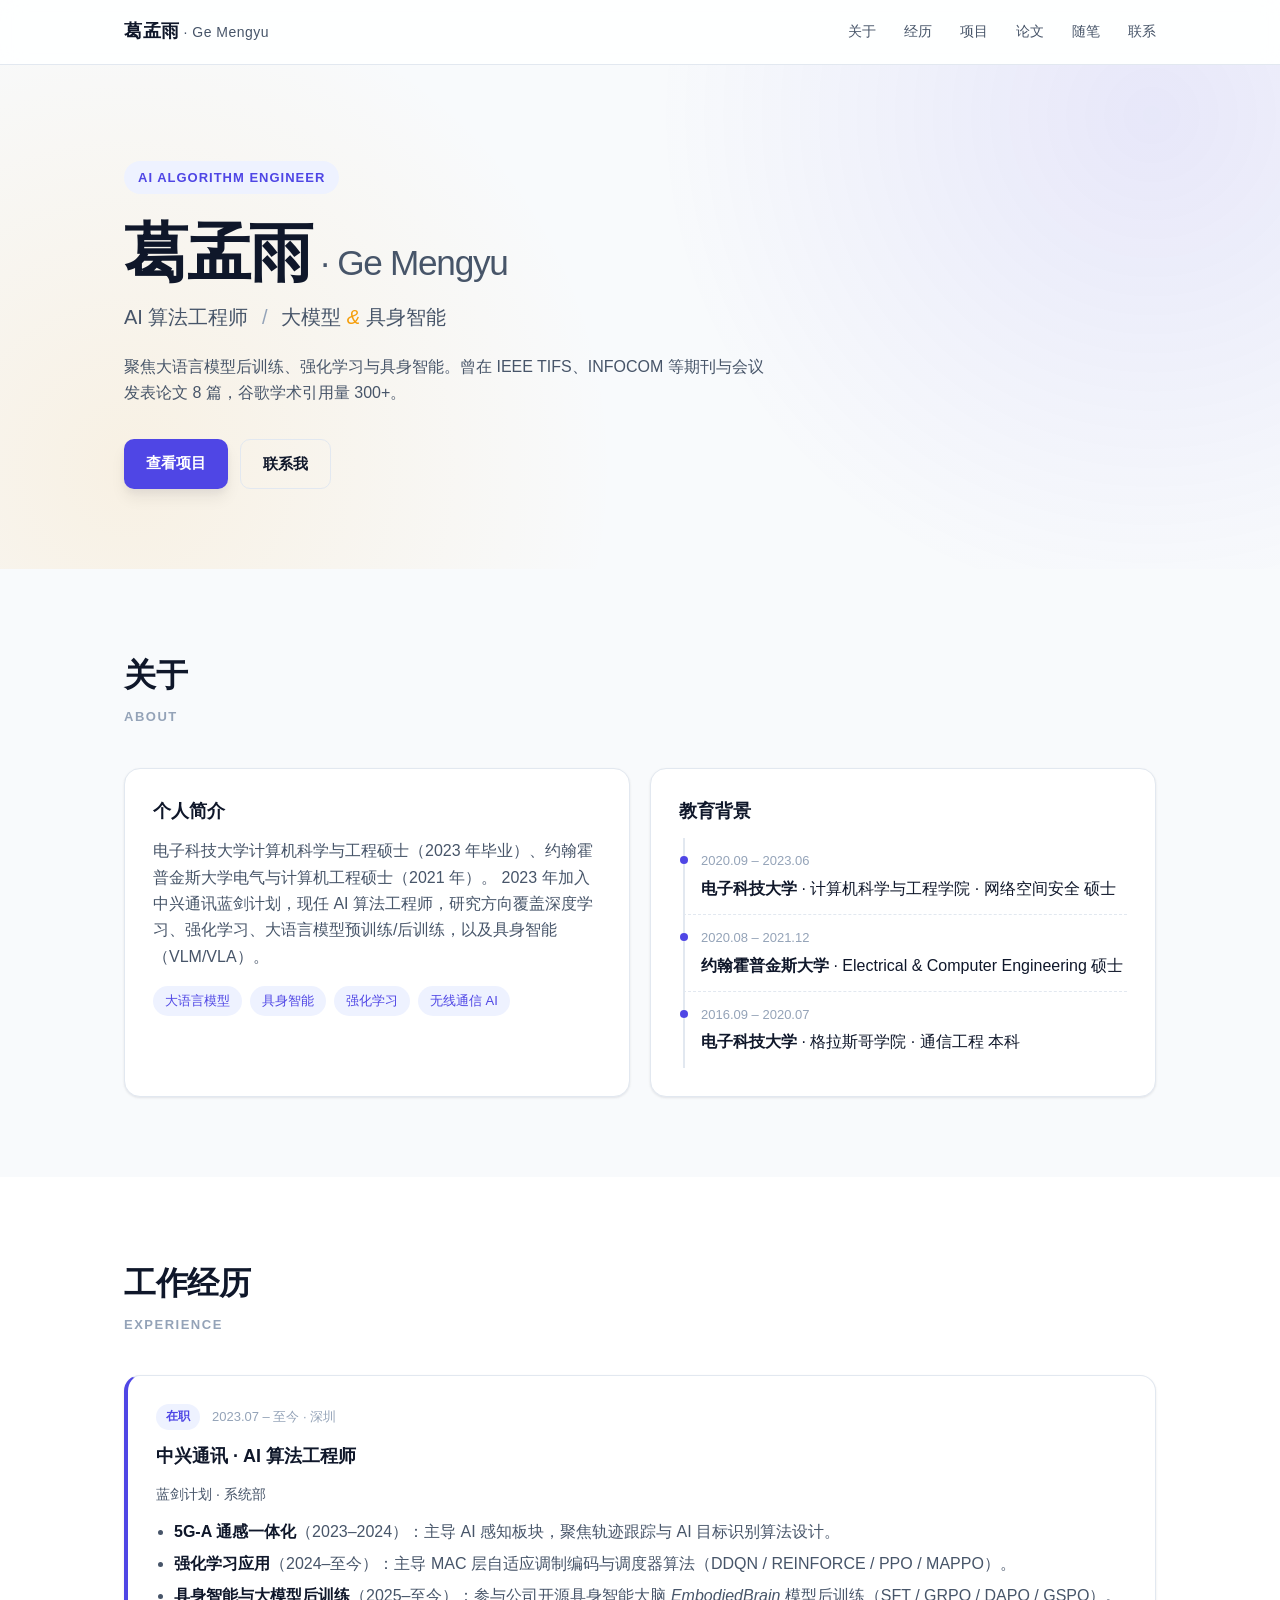
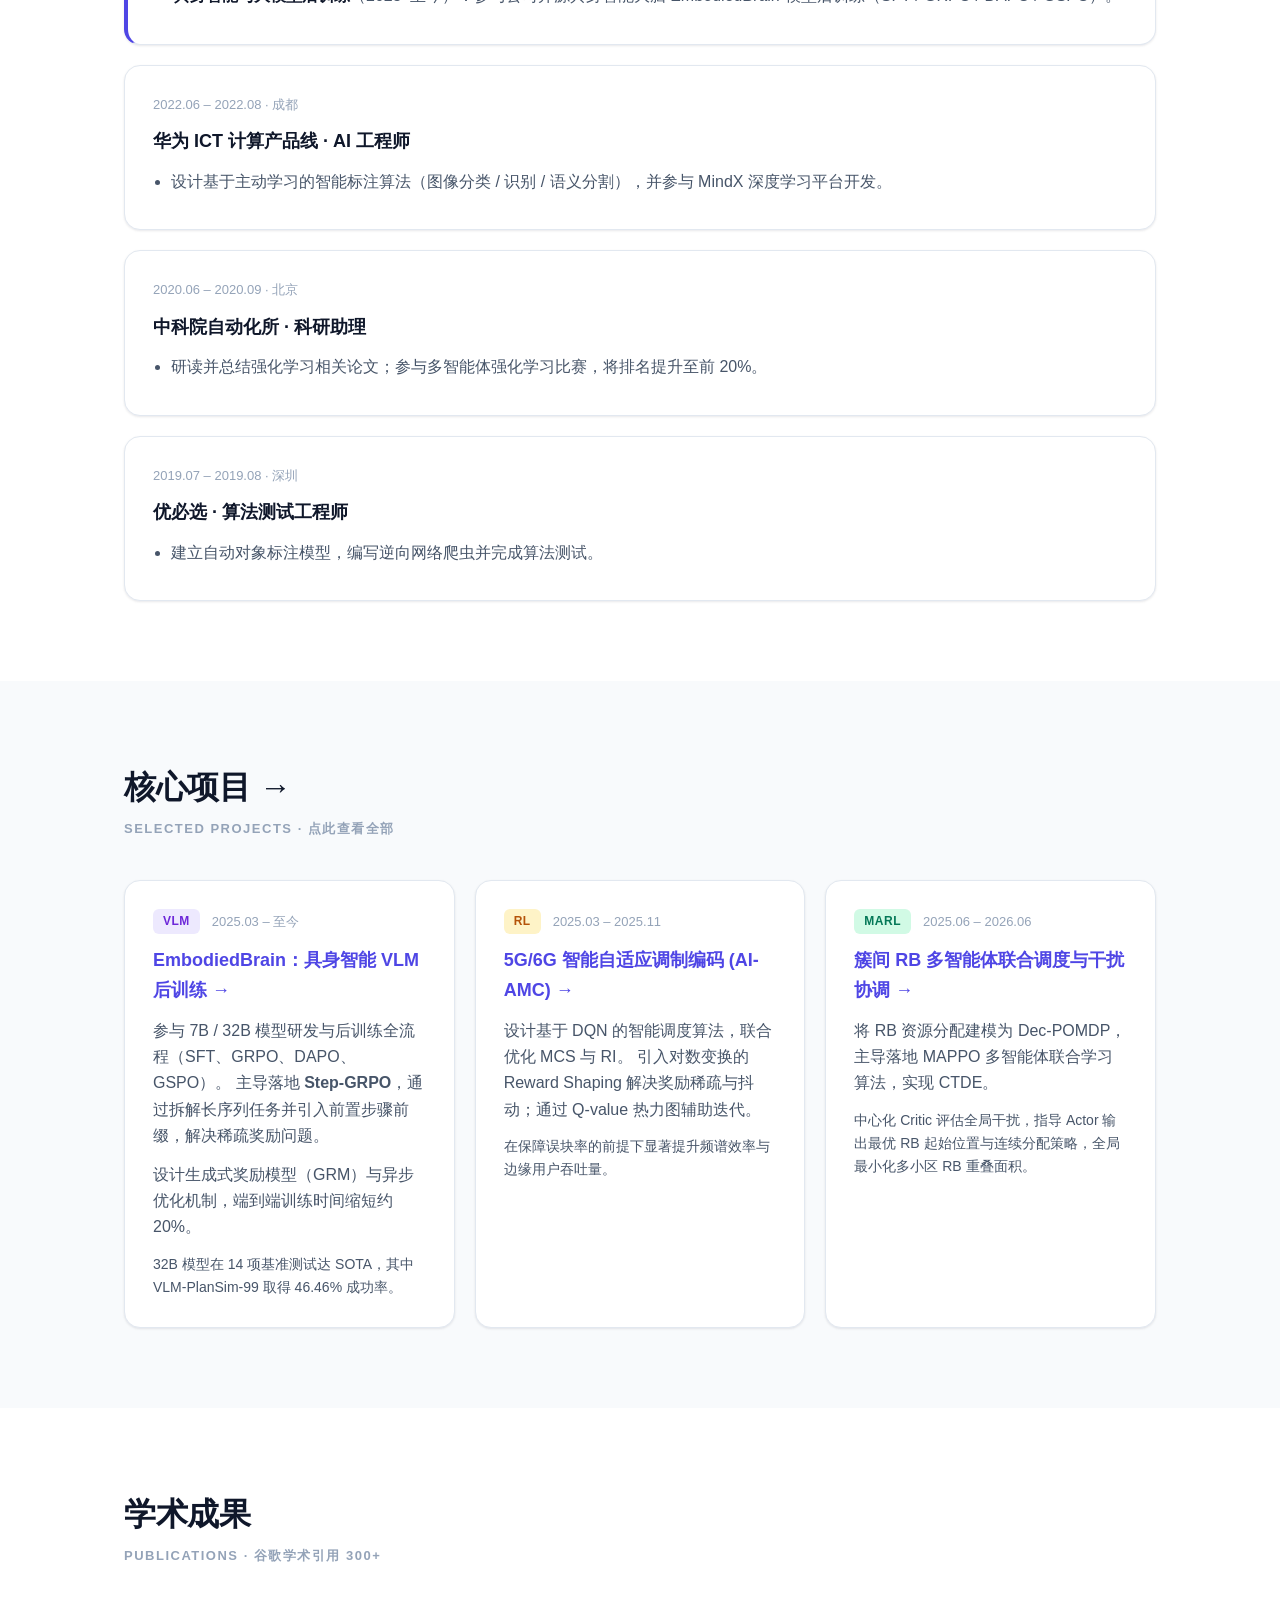
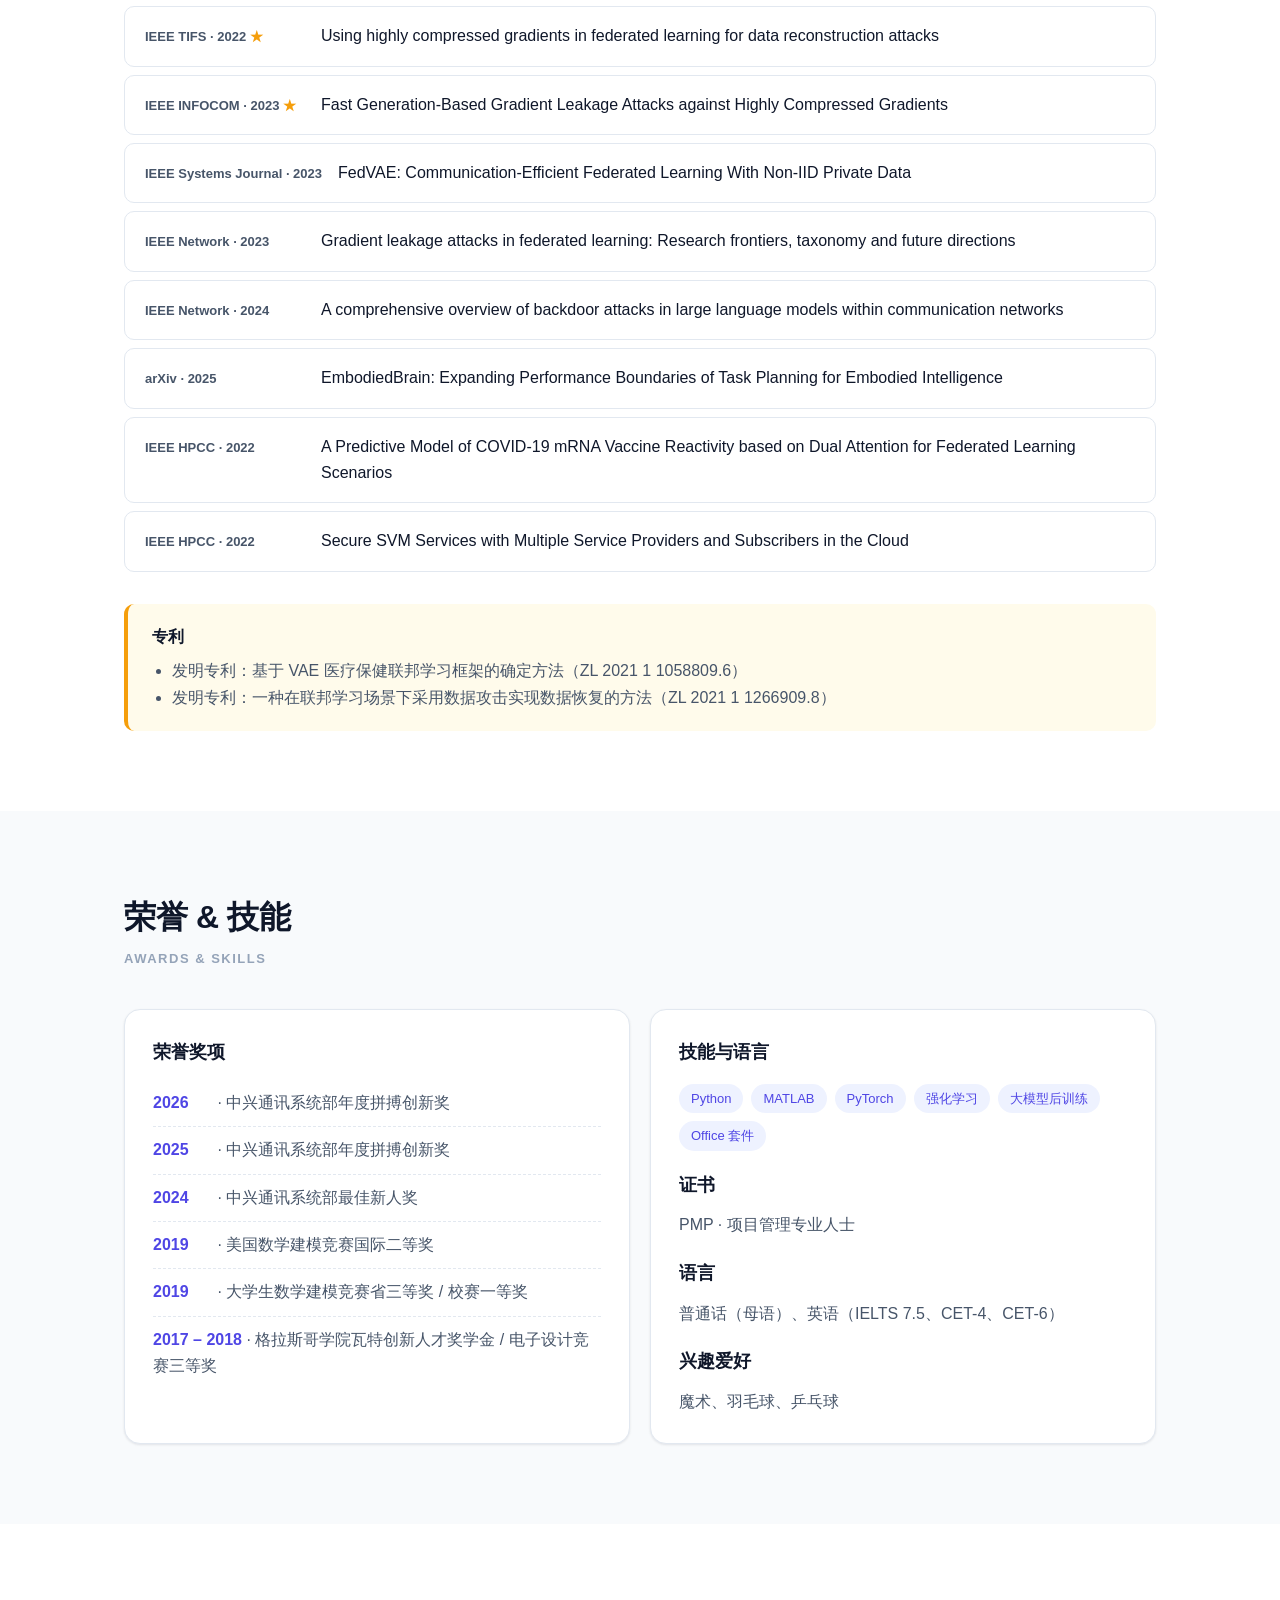
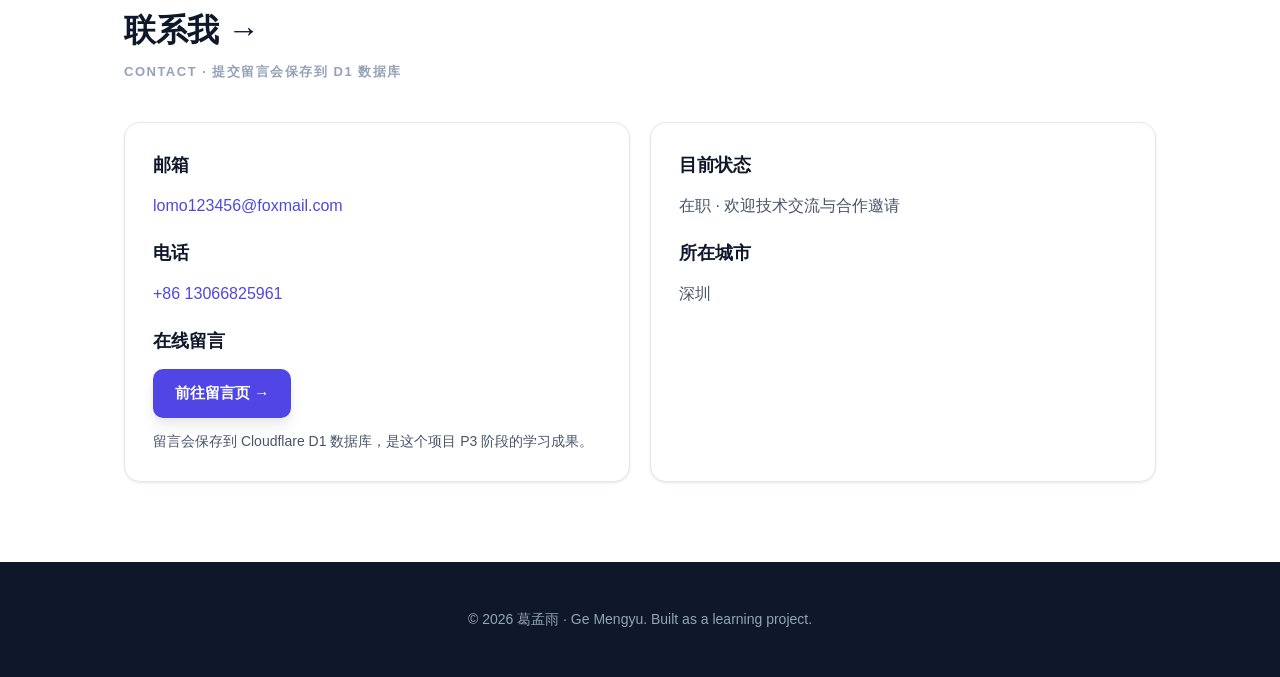
==== commit 93619478: "feat(p3): contact form + Pages Functions + D1 schema (cloudflare wiring in docs)" ====
--- a/src/index.html
+++ b/src/index.html
@@ -277,8 +277,10 @@
     <section id="contact" class="section section-alt">
       <div class="container">
         <header class="section-header">
-          <h2>联系我</h2>
-          <p>Contact</p>
+          <h2>
+            <a href="contact/index.html" style="color: inherit;">联系我 →</a>
+          </h2>
+          <p>Contact · 提交留言会保存到 D1 数据库</p>
         </header>
         <div class="grid grid-2">
           <article class="card">
@@ -286,6 +288,13 @@
             <p><a href="mailto:lomo123456@foxmail.com">lomo123456@foxmail.com</a></p>
             <h3 class="mt">电话</h3>
             <p><a href="tel:+8613066825961">+86 13066825961</a></p>
+            <h3 class="mt">在线留言</h3>
+            <p>
+              <a class="btn btn-primary" href="contact/index.html">前往留言页 →</a>
+            </p>
+            <p class="muted">
+              留言会保存到 Cloudflare D1 数据库，是这个项目 P3 阶段的学习成果。
+            </p>
           </article>
           <article class="card">
             <h3>目前状态</h3>
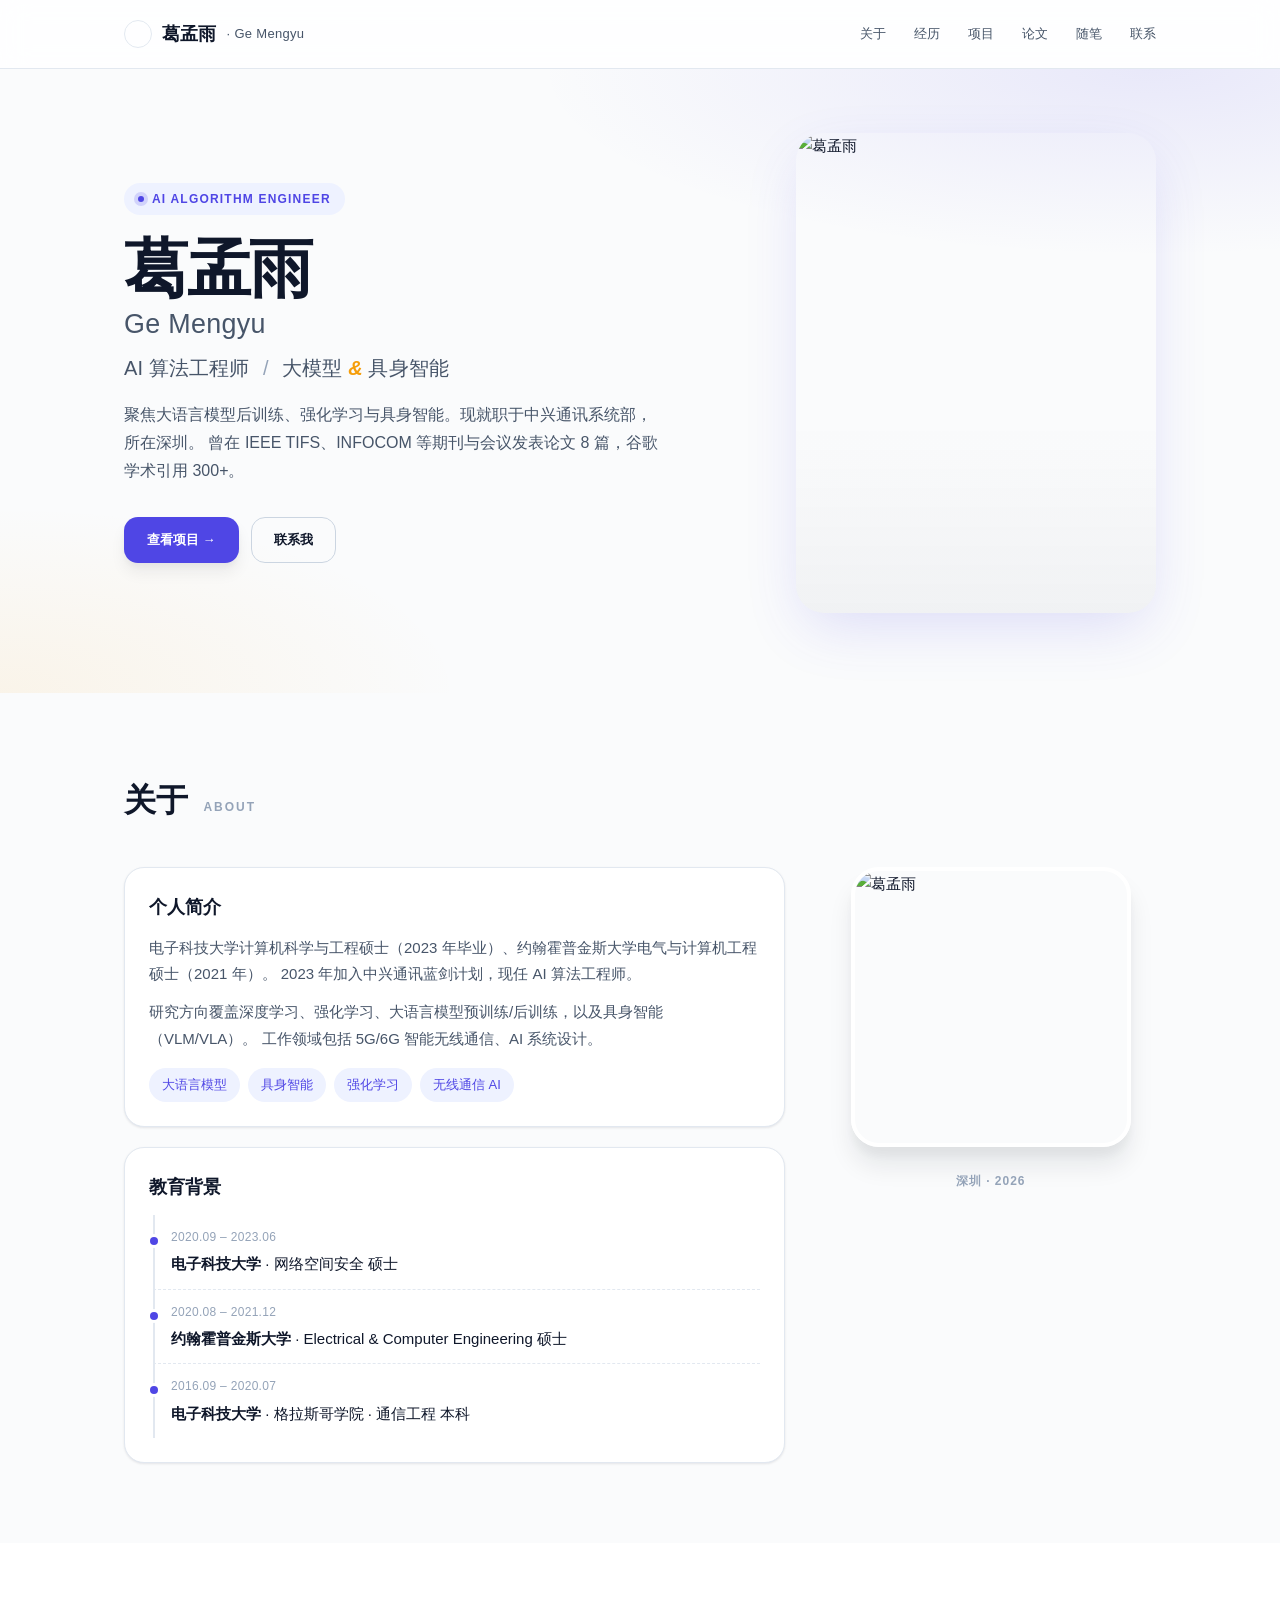
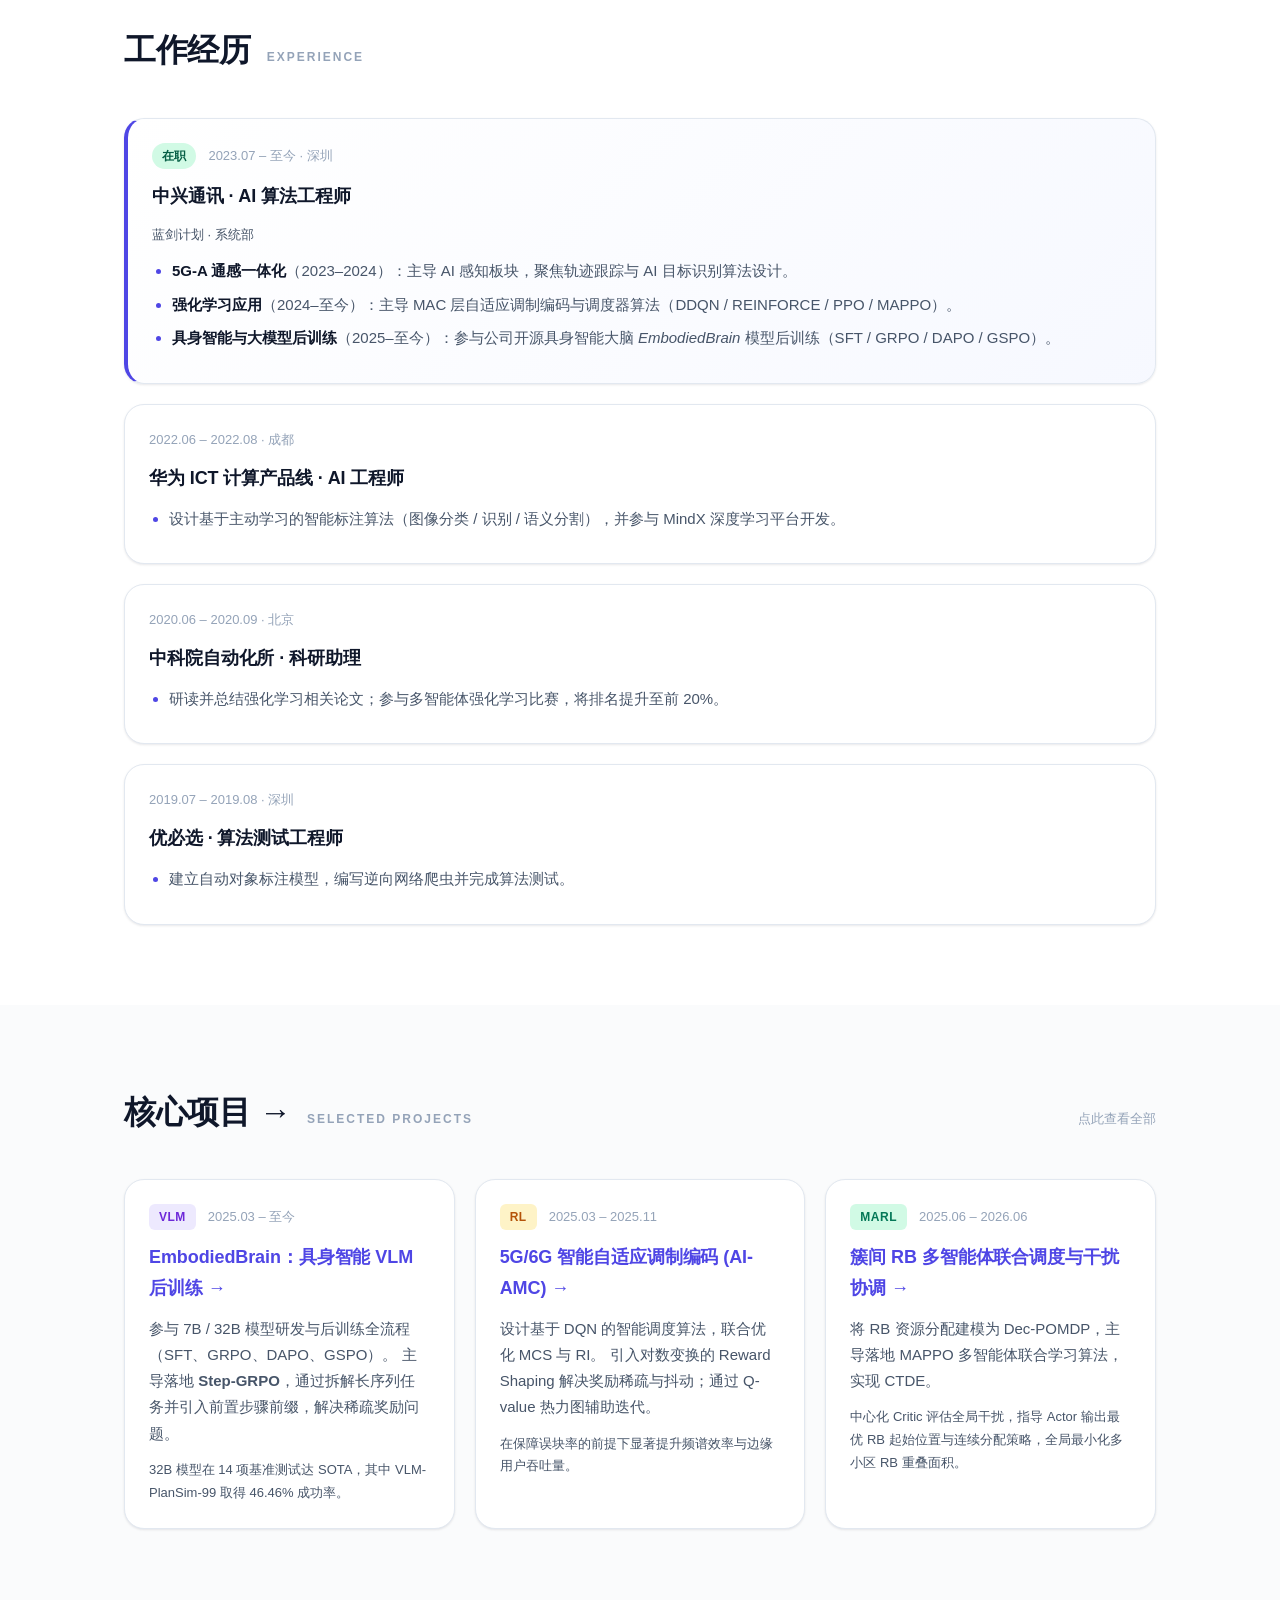
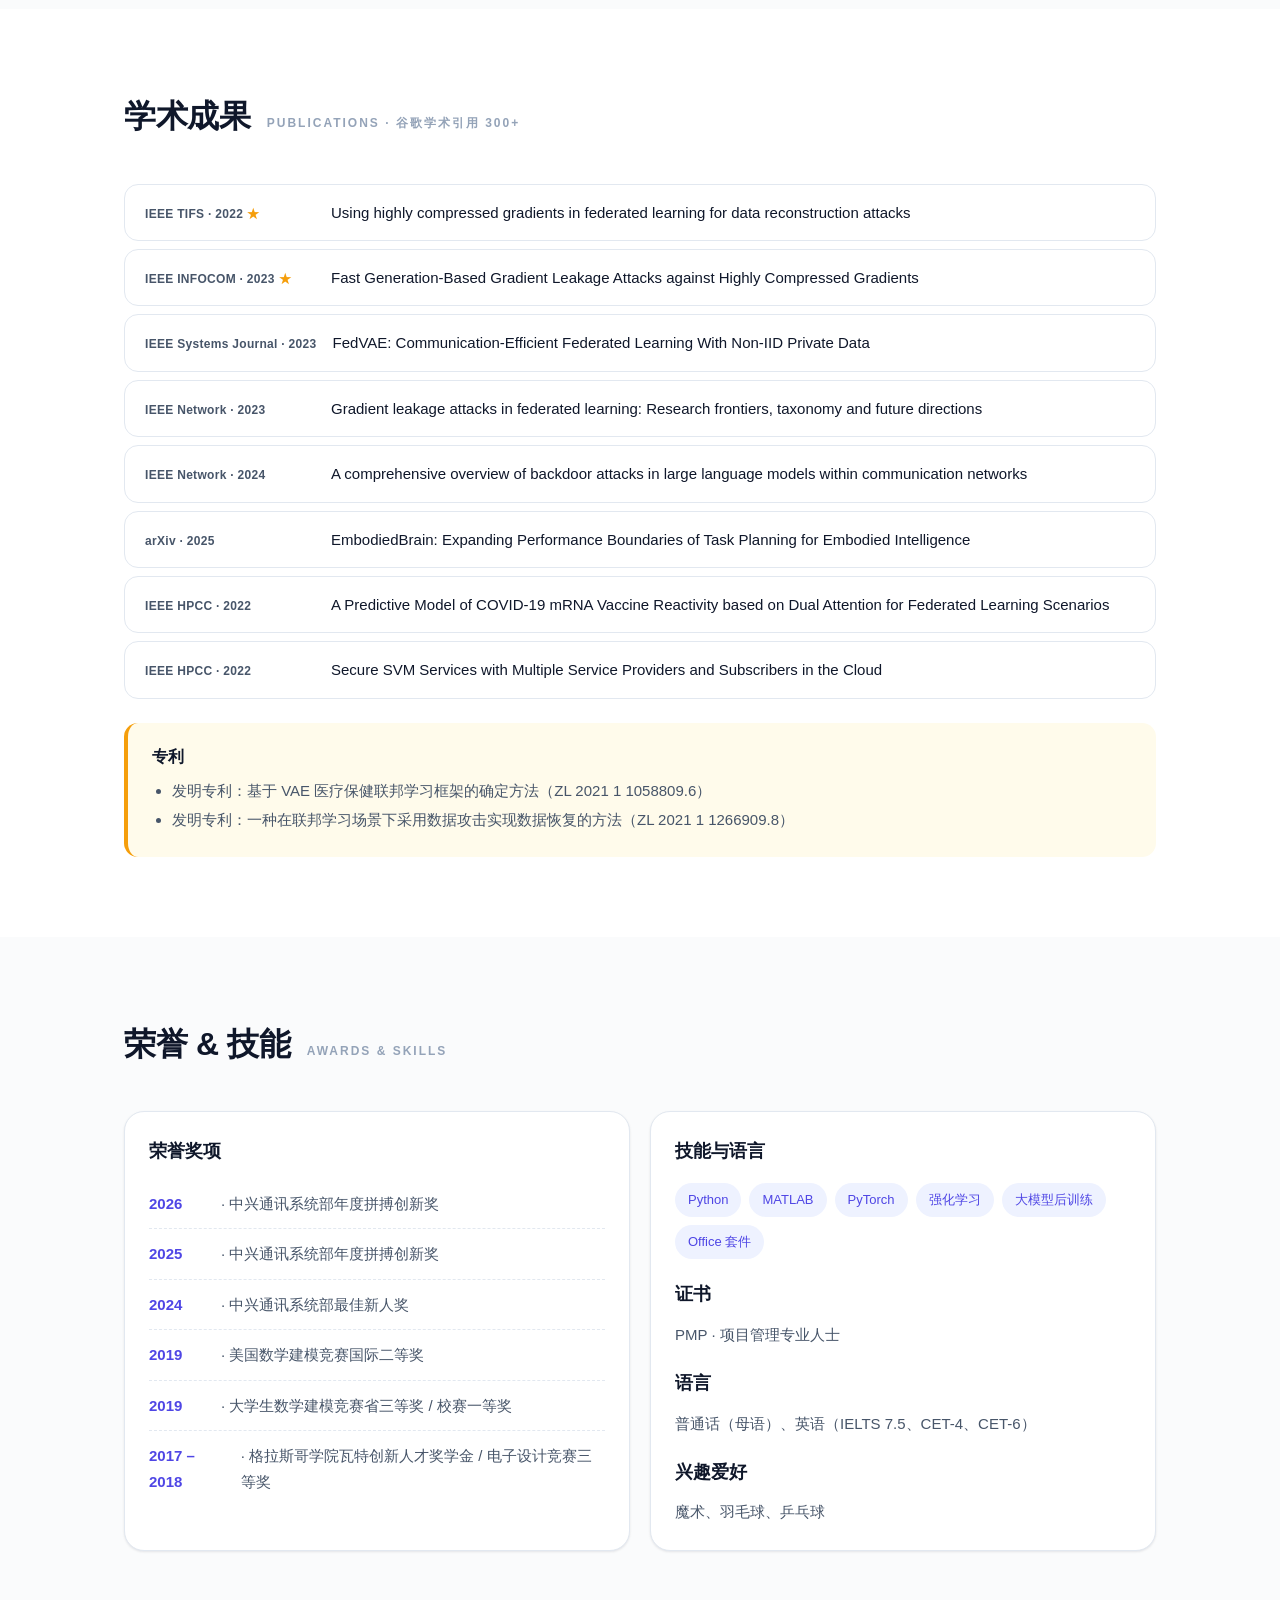
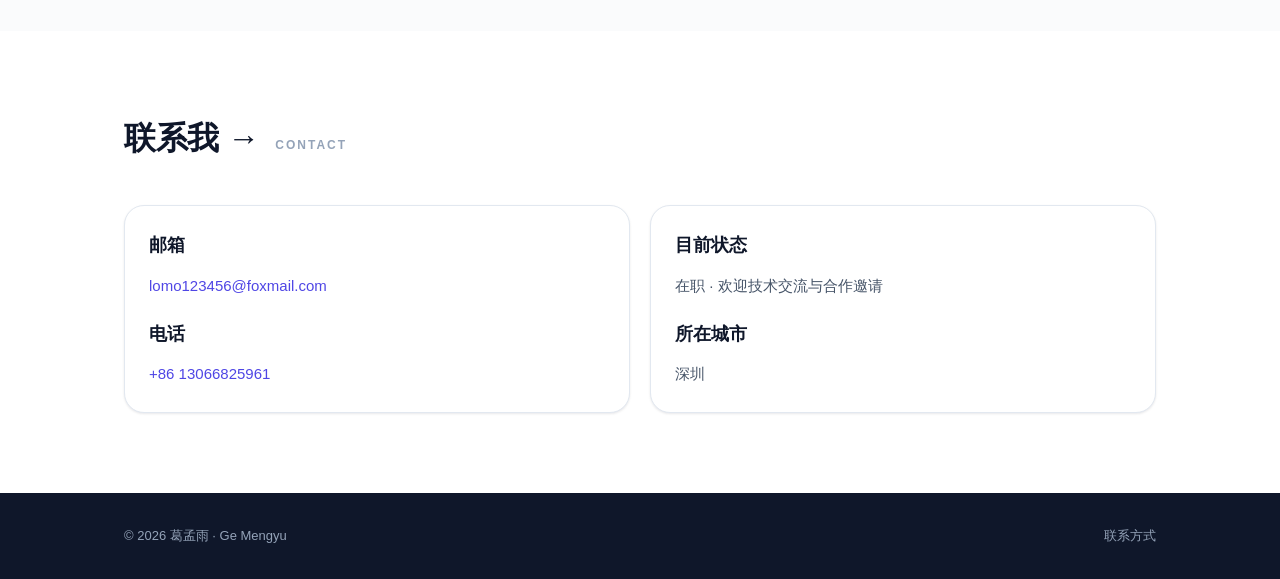
==== commit 45b96581: "feat(design): P5 production polish — hero portrait, about photo, PWA manifest, Open Graph, remove le" ====
--- a/src/index.html
+++ b/src/index.html
@@ -4,21 +4,40 @@
   <meta charset="UTF-8" />
   <meta name="viewport" content="width=device-width, initial-scale=1.0" />
   <title>葛孟雨 · Ge Mengyu — AI 算法工程师</title>
-  <meta name="description" content="葛孟雨 (Ge Mengyu) 的个人网站 — AI 算法工程师，专注于大语言模型、具身智能与强化学习。" />
+  <meta name="description" content="葛孟雨 (Ge Mengyu) 的个人主页 — AI 算法工程师，专注于大语言模型后训练、强化学习与具身智能。中兴通讯 · 系统部。" />
+  <meta name="author" content="葛孟雨" />
+  <meta name="theme-color" content="#4f46e5" />
+
+  <!-- Open Graph / 分享卡片 -->
+  <meta property="og:type" content="website" />
+  <meta property="og:title" content="葛孟雨 · Ge Mengyu — AI 算法工程师" />
+  <meta property="og:description" content="大语言模型后训练 · 强化学习 · 具身智能 · 中兴通讯" />
+  <meta property="og:image" content="/assets/images/avatar.jpg" />
+  <meta property="og:locale" content="zh_CN" />
+  <meta name="twitter:card" content="summary_large_image" />
+
+  <!-- Favicon & PWA -->
+  <link rel="icon" type="image/png" sizes="32x32" href="/assets/images/favicon-32.png" />
+  <link rel="apple-touch-icon" sizes="180x180" href="/assets/images/favicon-180.png" />
+  <link rel="manifest" href="/manifest.json" />
+
   <link rel="stylesheet" href="./styles/main.css" />
 </head>
 <body>
   <!-- ========== 顶部导航 ========== -->
   <header class="site-header">
     <div class="container nav">
-      <a href="#top" class="brand">葛孟雨<span class="brand-en">· Ge Mengyu</span></a>
+      <a href="#top" class="brand">
+        <span class="brand-mark" aria-hidden="true" style="background-image:url('/assets/images/avatar-200.jpg')"></span>
+        葛孟雨<span class="brand-en">· Ge Mengyu</span>
+      </a>
       <nav class="nav-links" aria-label="主导航">
         <a href="#about">关于</a>
         <a href="#experience">经历</a>
         <a href="projects/index.html">项目</a>
         <a href="#publications">论文</a>
         <a href="blog/index.html">随笔</a>
-        <a href="#contact">联系</a>
+        <a href="contact/index.html">联系</a>
       </nav>
     </div>
   </header>
@@ -26,20 +45,35 @@
   <main id="top">
     <!-- ========== Hero ========== -->
     <section class="hero">
-      <div class="container hero-inner">
-        <p class="hero-eyebrow">AI Algorithm Engineer</p>
-        <h1 class="hero-title">
-          葛孟雨<span class="hero-title-en">· Ge Mengyu</span>
-        </h1>
-        <p class="hero-tagline">
-          AI 算法工程师 <span class="dot">/</span> 大模型 <span class="amp">&amp;</span> 具身智能
-        </p>
-        <p class="hero-sub">
-          聚焦大语言模型后训练、强化学习与具身智能。曾在 IEEE TIFS、INFOCOM 等期刊与会议发表论文 8 篇，谷歌学术引用量 300+。
-        </p>
-        <div class="hero-actions">
-          <a class="btn btn-primary" href="#projects">查看项目</a>
-          <a class="btn btn-ghost" href="#contact">联系我</a>
+      <div class="container hero-grid">
+        <div class="hero-text">
+          <p class="hero-eyebrow">AI Algorithm Engineer</p>
+          <h1 class="hero-title">
+            葛孟雨
+            <span class="hero-title-en">Ge Mengyu</span>
+          </h1>
+          <p class="hero-tagline">
+            AI 算法工程师 <span class="dot">/</span> 大模型 <span class="amp">&amp;</span> 具身智能
+          </p>
+          <p class="hero-sub">
+            聚焦大语言模型后训练、强化学习与具身智能。现就职于中兴通讯系统部，所在深圳。
+            曾在 IEEE TIFS、INFOCOM 等期刊与会议发表论文 8 篇，谷歌学术引用 300+。
+          </p>
+          <div class="hero-actions">
+            <a class="btn btn-primary" href="#projects">查看项目 →</a>
+            <a class="btn btn-ghost" href="contact/index.html">联系我</a>
+          </div>
+        </div>
+
+        <div class="hero-portrait" aria-hidden="true">
+          <img
+            src="/assets/images/avatar.jpg"
+            alt="葛孟雨"
+            width="800"
+            height="1067"
+            loading="eager"
+            fetchpriority="high"
+          />
         </div>
       </div>
       <div class="hero-bg" aria-hidden="true"></div>
@@ -52,37 +86,58 @@
           <h2>关于</h2>
           <p>About</p>
         </header>
-        <div class="grid grid-2">
-          <article class="card">
-            <h3>个人简介</h3>
-            <p>
-              电子科技大学计算机科学与工程硕士（2023 年毕业）、约翰霍普金斯大学电气与计算机工程硕士（2021 年）。
-              2023 年加入中兴通讯蓝剑计划，现任 AI 算法工程师，研究方向覆盖深度学习、强化学习、大语言模型预训练/后训练，以及具身智能（VLM/VLA）。
-            </p>
-            <ul class="tag-list">
-              <li>大语言模型</li>
-              <li>具身智能</li>
-              <li>强化学习</li>
-              <li>无线通信 AI</li>
-            </ul>
-          </article>
-          <article class="card">
-            <h3>教育背景</h3>
-            <ul class="timeline">
-              <li>
-                <span class="time">2020.09 – 2023.06</span>
-                <strong>电子科技大学</strong> · 计算机科学与工程学院 · 网络空间安全 硕士
-              </li>
-              <li>
-                <span class="time">2020.08 – 2021.12</span>
-                <strong>约翰霍普金斯大学</strong> · Electrical &amp; Computer Engineering 硕士
-              </li>
-              <li>
-                <span class="time">2016.09 – 2020.07</span>
-                <strong>电子科技大学</strong> · 格拉斯哥学院 · 通信工程 本科
-              </li>
-            </ul>
-          </article>
+
+        <div class="about-layout">
+          <div class="about-text">
+            <article class="card">
+              <h3>个人简介</h3>
+              <p>
+                电子科技大学计算机科学与工程硕士（2023 年毕业）、约翰霍普金斯大学电气与计算机工程硕士（2021 年）。
+                2023 年加入中兴通讯蓝剑计划，现任 AI 算法工程师。
+              </p>
+              <p>
+                研究方向覆盖深度学习、强化学习、大语言模型预训练/后训练，以及具身智能（VLM/VLA）。
+                工作领域包括 5G/6G 智能无线通信、AI 系统设计。
+              </p>
+              <ul class="tag-list">
+                <li>大语言模型</li>
+                <li>具身智能</li>
+                <li>强化学习</li>
+                <li>无线通信 AI</li>
+              </ul>
+            </article>
+
+            <article class="card">
+              <h3>教育背景</h3>
+              <ul class="timeline">
+                <li>
+                  <span class="time">2020.09 – 2023.06</span>
+                  <strong>电子科技大学</strong> · 网络空间安全 硕士
+                </li>
+                <li>
+                  <span class="time">2020.08 – 2021.12</span>
+                  <strong>约翰霍普金斯大学</strong> · Electrical &amp; Computer Engineering 硕士
+                </li>
+                <li>
+                  <span class="time">2016.09 – 2020.07</span>
+                  <strong>电子科技大学</strong> · 格拉斯哥学院 · 通信工程 本科
+                </li>
+              </ul>
+            </article>
+          </div>
+
+          <aside class="about-aside">
+            <figure class="about-photo">
+              <img
+                src="/assets/images/about.jpg"
+                alt="葛孟雨"
+                width="800"
+                height="800"
+                loading="lazy"
+              />
+            </figure>
+            <p class="about-caption muted">深圳 · 2026</p>
+          </aside>
         </div>
       </div>
     </section>
@@ -97,7 +152,7 @@
         <div class="grid">
           <article class="card card-feature">
             <div class="card-meta">
-              <span class="badge badge-brand">在职</span>
+              <span class="badge badge-success">在职</span>
               <span class="time">2023.07 – 至今 · 深圳</span>
             </div>
             <h3>中兴通讯 · AI 算法工程师</h3>
@@ -140,7 +195,8 @@
           <h2>
             <a href="projects/index.html" style="color: inherit;">核心项目 →</a>
           </h2>
-          <p>Selected Projects · 点此查看全部</p>
+          <p>Selected Projects</p>
+          <span class="header-meta">点此查看全部</span>
         </header>
         <div class="grid grid-3">
           <a class="card project project-card-link" href="projects/embodied-brain.html">
@@ -149,9 +205,6 @@
             <p>
               参与 7B / 32B 模型研发与后训练全流程（SFT、GRPO、DAPO、GSPO）。
               主导落地 <strong>Step-GRPO</strong>，通过拆解长序列任务并引入前置步骤前缀，解决稀疏奖励问题。
-            </p>
-            <p>
-              设计生成式奖励模型（GRM）与异步优化机制，端到端训练时间缩短约 20%。
             </p>
             <p class="muted">
               32B 模型在 14 项基准测试达 SOTA，其中 VLM-PlanSim-99 取得 46.46% 成功率。
@@ -280,7 +333,7 @@
           <h2>
             <a href="contact/index.html" style="color: inherit;">联系我 →</a>
           </h2>
-          <p>Contact · 提交留言会保存到 D1 数据库</p>
+          <p>Contact</p>
         </header>
         <div class="grid grid-2">
           <article class="card">
@@ -288,13 +341,6 @@
             <p><a href="mailto:lomo123456@foxmail.com">lomo123456@foxmail.com</a></p>
             <h3 class="mt">电话</h3>
             <p><a href="tel:+8613066825961">+86 13066825961</a></p>
-            <h3 class="mt">在线留言</h3>
-            <p>
-              <a class="btn btn-primary" href="contact/index.html">前往留言页 →</a>
-            </p>
-            <p class="muted">
-              留言会保存到 Cloudflare D1 数据库，是这个项目 P3 阶段的学习成果。
-            </p>
           </article>
           <article class="card">
             <h3>目前状态</h3>
@@ -309,7 +355,8 @@
 
   <footer class="site-footer">
     <div class="container">
-      <p>© 2026 葛孟雨 · Ge Mengyu. Built as a learning project.</p>
+      <span>© 2026 葛孟雨 · Ge Mengyu</span>
+      <span><a href="contact/index.html">联系方式</a></span>
     </div>
   </footer>
 
--- a/src/styles/main.css
+++ b/src/styles/main.css
@@ -1,82 +1,159 @@
 /* ============================================================
    葛孟雨 · 个人网站样式
-   风格：现代彩色 · 卡片化
+   风格：专业现代 · 卡片化 · 细节克制
    ============================================================ */
 
 :root {
-  /* 主色调：低饱和靛蓝（沉稳）+ 暖橙点缀（活力） */
-  --c-primary: #4f46e5;       /* indigo-600 */
-  --c-primary-soft: #eef2ff;  /* indigo-50 */
-  --c-accent: #f59e0b;        /* amber-500 */
+  /* 主色：低饱和靛蓝（沉稳）+ 暖橙点缀（活力） */
+  --c-primary: #4f46e5;
+  --c-primary-2: #6366f1;        /* hover / 渐变伴侣 */
+  --c-primary-soft: #eef2ff;
+  --c-primary-deep: #3730a3;     /* 深色文本强调 */
+  --c-accent: #f59e0b;
   --c-accent-soft: #fffbeb;
 
-  /* 中性色 */
-  --c-bg: #f8fafc;            /* slate-50 */
-  --c-bg-alt: #ffffff;
-  --c-text: #0f172a;          /* slate-900 */
-  --c-text-soft: #475569;     /* slate-600 */
-  --c-text-muted: #94a3b8;    /* slate-400 */
-  --c-border: #e2e8f0;        /* slate-200 */
-
-  /* 间距与圆角 */
-  --radius: 16px;
-  --radius-sm: 10px;
+  /* 中性色阶（精心调过，避免对比度坑） */
+  --c-bg: #fafbfc;               /* 主背景，slate-50 微调 */
+  --c-bg-alt: #ffffff;           /* 卡片背景 */
+  --c-bg-subtle: #f1f5f9;        /* 子区块背景 */
+  --c-text: #0f172a;
+  --c-text-soft: #475569;
+  --c-text-muted: #94a3b8;
+  --c-border: #e2e8f0;
+  --c-border-strong: #cbd5e1;
+
+  /* 排版尺度 */
+  --fs-xs: 12px;
+  --fs-sm: 13px;
+  --fs-base: 15px;
+  --fs-md: 16px;
+  --fs-lg: 18px;
+  --fs-xl: 20px;
+  --fs-2xl: 24px;
+  --fs-3xl: 32px;
+  --fs-4xl: 40px;
+  --fs-5xl: clamp(40px, 6vw, 64px);
+
+  /* 间距 */
+  --space-1: 4px;
+  --space-2: 8px;
+  --space-3: 12px;
+  --space-4: 16px;
+  --space-5: 20px;
+  --space-6: 24px;
+  --space-8: 32px;
+  --space-10: 40px;
+  --space-12: 48px;
+  --space-16: 64px;
+  --space-20: 80px;
+
+  /* 圆角 */
+  --radius-sm: 8px;
+  --radius: 14px;
+  --radius-lg: 20px;
+  --radius-xl: 28px;
+
+  /* 阴影 */
   --shadow-sm: 0 1px 2px rgba(15, 23, 42, 0.04), 0 1px 3px rgba(15, 23, 42, 0.06);
   --shadow-md: 0 4px 6px rgba(15, 23, 42, 0.04), 0 10px 15px rgba(15, 23, 42, 0.06);
   --shadow-lg: 0 20px 25px rgba(15, 23, 42, 0.08), 0 10px 10px rgba(15, 23, 42, 0.04);
-}
-
-* { box-sizing: border-box; }
+  --shadow-glow: 0 20px 60px -10px rgba(79, 70, 229, 0.18);
+
+  /* 动效 */
+  --ease: cubic-bezier(0.4, 0, 0.2, 1);
+  --t-fast: 150ms;
+  --t-base: 220ms;
+}
+
+/* ============== 基础 ============== */
+
+*, *::before, *::after { box-sizing: border-box; }
 
 html { scroll-behavior: smooth; }
 
 body {
   margin: 0;
-  font-family: -apple-system, BlinkMacSystemFont, "Segoe UI", "PingFang SC",
-               "Hiragino Sans GB", "Microsoft YaHei", sans-serif;
-  font-size: 16px;
-  line-height: 1.65;
+  font-family:
+    -apple-system, BlinkMacSystemFont, "Segoe UI",
+    "PingFang SC", "Hiragino Sans GB", "Microsoft YaHei",
+    "Helvetica Neue", Arial, sans-serif;
+  font-size: var(--fs-base);
+  line-height: 1.7;
   color: var(--c-text);
   background: var(--c-bg);
   -webkit-font-smoothing: antialiased;
-}
-
-a { color: var(--c-primary); text-decoration: none; }
-a:hover { text-decoration: underline; }
+  -moz-osx-font-smoothing: grayscale;
+  text-rendering: optimizeLegibility;
+}
+
+a {
+  color: var(--c-primary);
+  text-decoration: none;
+  transition: color var(--t-fast) var(--ease);
+}
+a:hover { color: var(--c-primary-2); }
+
+img { max-width: 100%; height: auto; display: block; }
+
+/* 选区颜色 */
+::selection {
+  background: var(--c-primary-soft);
+  color: var(--c-primary-deep);
+}
+
+/* 焦点态（无障碍） */
+:focus-visible {
+  outline: 2px solid var(--c-primary);
+  outline-offset: 2px;
+  border-radius: 4px;
+}
 
 .container {
   max-width: 1080px;
   margin: 0 auto;
-  padding: 0 24px;
-}
-
-/* ========== Header ========== */
+  padding: 0 var(--space-6);
+}
+
+/* ============== Header ============== */
+
 .site-header {
   position: sticky;
   top: 0;
   z-index: 50;
-  background: rgba(255, 255, 255, 0.85);
-  backdrop-filter: saturate(180%) blur(12px);
+  background: rgba(255, 255, 255, 0.78);
+  backdrop-filter: saturate(180%) blur(14px);
+  -webkit-backdrop-filter: saturate(180%) blur(14px);
   border-bottom: 1px solid var(--c-border);
 }
 .nav {
   display: flex;
   align-items: center;
   justify-content: space-between;
-  height: 64px;
+  height: 68px;
 }
 .brand {
   font-weight: 700;
-  font-size: 18px;
+  font-size: var(--fs-lg);
   color: var(--c-text);
-  letter-spacing: 0.5px;
-}
-.brand:hover { text-decoration: none; }
+  letter-spacing: 0.2px;
+  display: flex;
+  align-items: center;
+  gap: 10px;
+}
+.brand:hover { color: var(--c-text); }
+.brand-mark {
+  width: 28px;
+  height: 28px;
+  border-radius: 50%;
+  background-size: cover;
+  background-position: center;
+  border: 1px solid var(--c-border);
+}
 .brand-en {
   font-weight: 400;
   color: var(--c-text-soft);
-  margin-left: 4px;
-  font-size: 14px;
+  font-size: var(--fs-sm);
+  letter-spacing: 0.3px;
 }
 .nav-links {
   display: flex;
@@ -84,70 +161,160 @@
 }
 .nav-links a {
   color: var(--c-text-soft);
-  font-size: 14px;
+  font-size: var(--fs-sm);
   font-weight: 500;
-  transition: color 0.2s;
-}
-.nav-links a:hover { color: var(--c-primary); text-decoration: none; }
-
-/* ========== Hero ========== */
+  padding: 4px 0;
+  position: relative;
+}
+.nav-links a:hover { color: var(--c-primary); }
+.nav-links a.active {
+  color: var(--c-primary);
+}
+.nav-links a.active::after {
+  content: "";
+  position: absolute;
+  left: 0; right: 0; bottom: -4px;
+  height: 2px;
+  background: var(--c-primary);
+  border-radius: 2px;
+}
+
+/* ============== Hero ============== */
+
 .hero {
   position: relative;
-  padding: 96px 0 80px;
+  padding: var(--space-16) 0 var(--space-20);
   overflow: hidden;
 }
-.hero-inner {
-  position: relative;
-  z-index: 1;
+.hero-grid {
+  display: grid;
+  grid-template-columns: 1.3fr 1fr;
+  gap: var(--space-12);
+  align-items: center;
 }
 .hero-eyebrow {
-  display: inline-block;
-  font-size: 13px;
+  display: inline-flex;
+  align-items: center;
+  gap: 8px;
+  font-size: var(--fs-xs);
   font-weight: 600;
   color: var(--c-primary);
   background: var(--c-primary-soft);
   padding: 6px 14px;
   border-radius: 999px;
-  margin: 0 0 24px;
-  letter-spacing: 1px;
+  margin: 0 0 var(--space-5);
+  letter-spacing: 1.2px;
   text-transform: uppercase;
 }
+.hero-eyebrow::before {
+  content: "";
+  width: 6px;
+  height: 6px;
+  border-radius: 50%;
+  background: var(--c-primary);
+  box-shadow: 0 0 0 4px rgba(79, 70, 229, 0.18);
+}
 .hero-title {
-  font-size: clamp(40px, 6vw, 64px);
+  font-size: var(--fs-5xl);
   font-weight: 800;
-  margin: 0 0 12px;
+  margin: 0 0 var(--space-3);
   letter-spacing: -0.02em;
-  line-height: 1.1;
+  line-height: 1.08;
 }
 .hero-title-en {
+  display: block;
   font-weight: 300;
   color: var(--c-text-soft);
-  font-size: 0.55em;
-  margin-left: 8px;
+  font-size: 0.42em;
+  margin-top: 6px;
+  letter-spacing: 0.3px;
 }
 .hero-tagline {
-  font-size: 20px;
-  color: var(--c-text-soft);
-  margin: 0 0 20px;
+  font-size: var(--fs-xl);
+  color: var(--c-text-soft);
+  margin: 0 0 var(--space-4);
   font-weight: 500;
+  letter-spacing: 0.1px;
 }
 .hero-tagline .dot { color: var(--c-text-muted); margin: 0 8px; }
-.hero-tagline .amp { color: var(--c-accent); font-style: italic; }
+.hero-tagline .amp {
+  color: var(--c-accent);
+  font-style: italic;
+  font-weight: 600;
+}
 .hero-sub {
-  max-width: 640px;
-  font-size: 16px;
-  color: var(--c-text-soft);
-  margin: 0 0 32px;
-}
-.hero-actions { display: flex; gap: 12px; flex-wrap: wrap; }
+  max-width: 540px;
+  font-size: var(--fs-md);
+  color: var(--c-text-soft);
+  margin: 0 0 var(--space-8);
+  line-height: 1.75;
+}
+.hero-actions {
+  display: flex;
+  gap: var(--space-3);
+  flex-wrap: wrap;
+}
+
+/* Hero 头像框 */
+.hero-portrait {
+  position: relative;
+  justify-self: end;
+  width: 100%;
+  max-width: 360px;
+  aspect-ratio: 3 / 4;
+  border-radius: var(--radius-xl);
+  overflow: hidden;
+  box-shadow: var(--shadow-glow);
+  transform: rotate(2deg);
+  transition: transform var(--t-base) var(--ease);
+}
+.hero-portrait:hover { transform: rotate(0deg) translateY(-4px); }
+.hero-portrait img {
+  width: 100%;
+  height: 100%;
+  object-fit: cover;
+  object-position: center 20%;
+}
+.hero-portrait::after {
+  content: "";
+  position: absolute;
+  inset: 0;
+  background: linear-gradient(
+    to bottom,
+    transparent 60%,
+    rgba(15, 23, 42, 0.04) 100%
+  );
+  pointer-events: none;
+}
+
+/* Hero 装饰背景 */
+.hero-bg {
+  position: absolute;
+  inset: 0;
+  z-index: 0;
+  pointer-events: none;
+  background:
+    radial-gradient(ellipse 80% 50% at 90% 0%, rgba(79, 70, 229, 0.10), transparent 60%),
+    radial-gradient(ellipse 60% 50% at 0% 100%, rgba(245, 158, 11, 0.08), transparent 60%);
+}
+.hero .container { position: relative; z-index: 1; }
+
+/* ============== Buttons ============== */
 
 .btn {
-  display: inline-block;
-  padding: 12px 22px;
-  border-radius: var(--radius-sm);
+  display: inline-flex;
+  align-items: center;
+  gap: 8px;
+  padding: 11px 22px;
+  border-radius: var(--radius);
   font-weight: 600;
-  font-size: 15px;
-  transition: transform 0.15s, box-shadow 0.15s;
+  font-size: var(--fs-sm);
+  transition: transform var(--t-fast) var(--ease),
+              box-shadow var(--t-fast) var(--ease),
+              background var(--t-fast) var(--ease);
+  cursor: pointer;
+  border: 1px solid transparent;
+  white-space: nowrap;
 }
 .btn:hover { transform: translateY(-1px); text-decoration: none; }
 .btn-primary {
@@ -155,202 +322,237 @@
   color: #fff;
   box-shadow: var(--shadow-md);
 }
-.btn-primary:hover { box-shadow: var(--shadow-lg); color: #fff; }
+.btn-primary:hover {
+  background: var(--c-primary-2);
+  box-shadow: var(--shadow-lg);
+  color: #fff;
+}
 .btn-ghost {
   background: transparent;
   color: var(--c-text);
-  border: 1px solid var(--c-border);
-}
-.btn-ghost:hover { border-color: var(--c-primary); color: var(--c-primary); }
-
-/* Hero 背景装饰 */
-.hero-bg {
-  position: absolute;
-  inset: 0;
-  background:
-    radial-gradient(circle at 90% 10%, rgba(79, 70, 229, 0.10), transparent 40%),
-    radial-gradient(circle at 10% 80%, rgba(245, 158, 11, 0.10), transparent 40%);
-  z-index: 0;
-}
-
-/* ========== Sections ========== */
-.section { padding: 80px 0; }
+  border-color: var(--c-border-strong);
+}
+.btn-ghost:hover {
+  border-color: var(--c-primary);
+  color: var(--c-primary);
+  background: var(--c-primary-soft);
+}
+
+/* ============== Sections ============== */
+
+.section { padding: var(--space-20) 0; }
 .section-alt { background: var(--c-bg-alt); }
 
 .section-header {
-  margin-bottom: 40px;
+  margin-bottom: var(--space-10);
+  display: flex;
+  align-items: baseline;
+  gap: var(--space-4);
+  flex-wrap: wrap;
 }
 .section-header h2 {
-  font-size: 32px;
+  font-size: var(--fs-3xl);
   font-weight: 700;
-  margin: 0 0 4px;
+  margin: 0;
   letter-spacing: -0.01em;
 }
 .section-header p {
   margin: 0;
   color: var(--c-text-muted);
-  font-size: 13px;
-  letter-spacing: 1.5px;
+  font-size: var(--fs-xs);
+  letter-spacing: 2px;
   text-transform: uppercase;
   font-weight: 600;
 }
-
-/* ========== Grid ========== */
+.section-header .header-meta {
+  margin-left: auto;
+  font-size: var(--fs-sm);
+  color: var(--c-text-muted);
+}
+
+/* ============== Grid ============== */
+
 .grid {
   display: grid;
   grid-template-columns: 1fr;
-  gap: 20px;
-}
-.grid-2 { grid-template-columns: repeat(auto-fit, minmax(320px, 1fr)); }
-.grid-3 { grid-template-columns: repeat(auto-fit, minmax(280px, 1fr)); }
-
-/* ========== Card ========== */
+  gap: var(--space-5);
+}
+.grid-2 {
+  grid-template-columns: repeat(auto-fit, minmax(320px, 1fr));
+}
+.grid-3 {
+  grid-template-columns: repeat(auto-fit, minmax(280px, 1fr));
+}
+
+/* ============== Card ============== */
+
 .card {
   background: var(--c-bg-alt);
   border: 1px solid var(--c-border);
-  border-radius: var(--radius);
-  padding: 28px;
+  border-radius: var(--radius-lg);
+  padding: var(--space-6);
   box-shadow: var(--shadow-sm);
-  transition: transform 0.2s, box-shadow 0.2s, border-color 0.2s;
+  transition: transform var(--t-base) var(--ease),
+              box-shadow var(--t-base) var(--ease),
+              border-color var(--t-base) var(--ease);
 }
 .card:hover {
   transform: translateY(-2px);
   box-shadow: var(--shadow-md);
-  border-color: rgba(79, 70, 229, 0.25);
+  border-color: rgba(79, 70, 229, 0.28);
 }
 .card h3 {
-  margin: 0 0 12px;
-  font-size: 18px;
+  margin: 0 0 var(--space-3);
+  font-size: var(--fs-lg);
   font-weight: 700;
-}
-.card p { margin: 0 0 12px; color: var(--c-text-soft); }
+  letter-spacing: -0.005em;
+}
+.card p {
+  margin: 0 0 var(--space-3);
+  color: var(--c-text-soft);
+  line-height: 1.75;
+}
 .card p:last-child { margin-bottom: 0; }
-.mt { margin-top: 20px !important; }
 
 .card-feature {
   border-left: 4px solid var(--c-primary);
-}
+  background: linear-gradient(135deg, var(--c-bg-alt) 0%, var(--c-primary-soft) 200%);
+}
+
 .card-meta {
   display: flex;
   align-items: center;
-  gap: 12px;
-  margin-bottom: 12px;
+  gap: var(--space-3);
+  margin-bottom: var(--space-3);
   flex-wrap: wrap;
 }
 .badge {
   display: inline-block;
   padding: 3px 10px;
   border-radius: 999px;
-  font-size: 12px;
+  font-size: var(--fs-xs);
   font-weight: 600;
+  letter-spacing: 0.2px;
 }
 .badge-brand { background: var(--c-primary-soft); color: var(--c-primary); }
-.time { font-size: 13px; color: var(--c-text-muted); }
-.muted { color: var(--c-text-muted); font-size: 14px; }
-
-/* ========== Tags ========== */
+.badge-success { background: #d1fae5; color: #065f46; }
+.badge-neutral { background: var(--c-bg-subtle); color: var(--c-text-soft); }
+
+.time { font-size: var(--fs-sm); color: var(--c-text-muted); }
+.muted { color: var(--c-text-muted); font-size: var(--fs-sm); }
+
+.mt { margin-top: var(--space-5) !important; }
+
+/* ============== Tags ============== */
+
 .tag-list {
   list-style: none;
   padding: 0;
-  margin: 16px 0 0;
+  margin: var(--space-4) 0 0;
   display: flex;
   flex-wrap: wrap;
   gap: 8px;
 }
 .tag-list li {
-  padding: 4px 12px;
+  padding: 5px 12px;
   background: var(--c-primary-soft);
   color: var(--c-primary);
   border-radius: 999px;
-  font-size: 13px;
+  font-size: var(--fs-sm);
   font-weight: 500;
-}
+  border: 1px solid transparent;
+  transition: border-color var(--t-fast) var(--ease);
+}
+.tag-list li:hover { border-color: var(--c-primary); }
 
 .tag {
   display: inline-block;
   padding: 3px 10px;
   border-radius: 6px;
-  font-size: 12px;
-  font-weight: 600;
+  font-size: var(--fs-xs);
+  font-weight: 700;
   letter-spacing: 0.5px;
 }
 .tag-vlm { background: #ede9fe; color: #6d28d9; }
 .tag-rl { background: #fef3c7; color: #b45309; }
 .tag-marl { background: #d1fae5; color: #047857; }
-
-/* ========== Timeline ========== */
+.tag-pub { background: #dbeafe; color: #1e40af; }
+
+/* ============== Timeline ============== */
+
 .timeline {
   list-style: none;
   padding: 0;
   margin: 0;
 }
 .timeline li {
-  padding: 12px 0;
+  padding: var(--space-3) 0 var(--space-3) var(--space-4);
   border-left: 2px solid var(--c-border);
-  padding-left: 16px;
   margin-left: 4px;
   position: relative;
 }
+.timeline li + li { border-top: 1px dashed var(--c-border); }
 .timeline li::before {
   content: "";
   position: absolute;
   left: -5px;
-  top: 18px;
+  top: 22px;
   width: 8px;
   height: 8px;
   border-radius: 50%;
   background: var(--c-primary);
-}
-.timeline li + li { border-top: 1px dashed var(--c-border); }
+  box-shadow: 0 0 0 3px var(--c-bg-alt);
+}
 .timeline .time {
   display: block;
-  font-size: 13px;
+  font-size: var(--fs-xs);
   color: var(--c-text-muted);
   margin-bottom: 4px;
-}
-
-/* ========== Bullets ========== */
+  letter-spacing: 0.3px;
+}
+
+/* ============== Bullets ============== */
+
 .bullets {
-  margin: 12px 0 0;
-  padding-left: 18px;
-  color: var(--c-text-soft);
-}
-.bullets li { margin-bottom: 6px; }
-.bullets strong { color: var(--c-text); }
-
-/* ========== Project Cards ========== */
-.card-link {
-  display: inline-block;
-  margin-top: 12px;
-  font-weight: 600;
-  font-size: 14px;
-}
-
-/* ========== Publications ========== */
+  margin: var(--space-3) 0 0;
+  padding-left: 20px;
+  color: var(--c-text-soft);
+}
+.bullets li { margin-bottom: 8px; line-height: 1.7; }
+.bullets li::marker { color: var(--c-primary); }
+.bullets strong { color: var(--c-text); font-weight: 600; }
+
+/* ============== Publications ============== */
+
 .pubs {
   list-style: none;
   padding: 0;
   margin: 0;
   display: grid;
-  gap: 8px;
+  gap: var(--space-2);
 }
 .pubs li {
   background: var(--c-bg-alt);
   border: 1px solid var(--c-border);
-  border-radius: var(--radius-sm);
-  padding: 16px 20px;
+  border-radius: var(--radius);
+  padding: var(--space-4) var(--space-5);
   display: flex;
   align-items: baseline;
-  gap: 16px;
-  transition: border-color 0.2s;
-}
-.pubs li:hover { border-color: var(--c-primary); }
+  gap: var(--space-4);
+  transition: border-color var(--t-base) var(--ease),
+              transform var(--t-base) var(--ease);
+}
+.pubs li:hover {
+  border-color: var(--c-primary);
+  transform: translateX(2px);
+}
 .pubs .venue {
   flex-shrink: 0;
-  font-size: 13px;
-  color: var(--c-text-soft);
-  font-weight: 600;
-  min-width: 160px;
+  font-size: var(--fs-xs);
+  color: var(--c-text-soft);
+  font-weight: 700;
+  min-width: 170px;
+  letter-spacing: 0.3px;
 }
 .venue-top {
   color: var(--c-primary);
@@ -361,28 +563,91 @@
   margin-left: 4px;
   color: var(--c-accent);
 }
-.pubs .title { color: var(--c-text); }
+.pubs .title {
+  color: var(--c-text);
+  font-size: var(--fs-base);
+  line-height: 1.55;
+}
 
 .patent {
-  margin-top: 32px;
+  margin-top: var(--space-6);
   background: var(--c-accent-soft);
   border-left: 4px solid var(--c-accent);
-  border-radius: var(--radius-sm);
-  padding: 20px 24px;
-}
-.patent h3 { margin: 0 0 8px; font-size: 16px; }
+  border-radius: var(--radius);
+  padding: var(--space-5) var(--space-6);
+}
+.patent h3 { margin: 0 0 var(--space-2); font-size: var(--fs-md); }
 .patent ul { margin: 0; padding-left: 20px; color: var(--c-text-soft); }
-
-/* ========== Awards ========== */
+.patent li { margin-bottom: 4px; }
+
+/* ============== About layout (with portrait) ============== */
+
+.about-layout {
+  display: grid;
+  grid-template-columns: 2fr 1fr;
+  gap: var(--space-10);
+  align-items: start;
+}
+.about-text {
+  display: grid;
+  gap: var(--space-5);
+}
+.about-aside {
+  position: sticky;
+  top: 100px;
+  display: flex;
+  flex-direction: column;
+  align-items: center;
+  gap: var(--space-3);
+}
+.about-photo {
+  width: 100%;
+  max-width: 280px;
+  aspect-ratio: 1 / 1;
+  border-radius: var(--radius-xl);
+  overflow: hidden;
+  margin: 0;
+  box-shadow: var(--shadow-lg);
+  border: 4px solid var(--c-bg-alt);
+}
+.about-photo img {
+  width: 100%;
+  height: 100%;
+  object-fit: cover;
+}
+.about-caption {
+  font-size: var(--fs-xs);
+  letter-spacing: 1px;
+  text-transform: uppercase;
+  font-weight: 600;
+}
+
+@media (max-width: 860px) {
+  .about-layout { grid-template-columns: 1fr; gap: var(--space-6); }
+  .about-aside {
+    position: static;
+    flex-direction: row;
+    justify-content: flex-start;
+    gap: var(--space-4);
+  }
+  .about-photo { max-width: 140px; border-width: 3px; }
+  .about-caption { writing-mode: horizontal-tb; }
+}
+
+/* ============== Awards ============== */
+
 .awards {
   list-style: none;
   padding: 0;
   margin: 0;
 }
 .awards li {
-  padding: 10px 0;
+  padding: var(--space-3) 0;
   border-bottom: 1px dashed var(--c-border);
   color: var(--c-text-soft);
+  display: flex;
+  align-items: baseline;
+  gap: var(--space-3);
 }
 .awards li:last-child { border-bottom: none; }
 .awards strong {
@@ -390,24 +655,77 @@
   min-width: 60px;
   color: var(--c-primary);
   font-weight: 700;
-}
-
-/* ========== Footer ========== */
+  font-variant-numeric: tabular-nums;
+}
+
+/* ============== Footer ============== */
+
 .site-footer {
   background: var(--c-text);
   color: var(--c-text-muted);
-  padding: 32px 0;
+  padding: var(--space-8) 0;
   text-align: center;
-  font-size: 14px;
-}
-
-/* ========== Responsive ========== */
+  font-size: var(--fs-sm);
+}
+.site-footer .container {
+  display: flex;
+  justify-content: space-between;
+  align-items: center;
+  flex-wrap: wrap;
+  gap: var(--space-3);
+}
+.site-footer a {
+  color: var(--c-text-muted);
+}
+.site-footer a:hover { color: #fff; }
+
+/* ============== Scroll reveal ============== */
+
+.reveal {
+  opacity: 0;
+  transform: translateY(12px);
+  transition: opacity 0.6s var(--ease), transform 0.6s var(--ease);
+}
+.reveal.in {
+  opacity: 1;
+  transform: none;
+}
+
+/* ============== Responsive ============== */
+
+@media (max-width: 860px) {
+  .nav-links { gap: 18px; }
+  .nav-links a { font-size: 13px; }
+  .hero-grid {
+    grid-template-columns: 1fr;
+    gap: var(--space-8);
+  }
+  .hero-portrait {
+    max-width: 260px;
+    justify-self: center;
+    order: -1;
+    transform: rotate(0deg);
+  }
+  .section { padding: var(--space-12) 0; }
+}
+
 @media (max-width: 640px) {
   .nav-links { display: none; }
-  .hero { padding: 64px 0 56px; }
-  .section { padding: 56px 0; }
-  .section-header h2 { font-size: 26px; }
-  .card { padding: 22px; }
+  .hero { padding: var(--space-12) 0; }
+  .hero-title { font-size: 36px; }
+  .hero-tagline { font-size: var(--fs-md); }
+  .section-header h2 { font-size: var(--fs-2xl); }
+  .card { padding: var(--space-5); }
   .pubs li { flex-direction: column; gap: 4px; }
   .pubs .venue { min-width: auto; }
+  .site-footer .container { justify-content: center; text-align: center; }
+}
+
+/* 减少动效（无障碍） */
+@media (prefers-reduced-motion: reduce) {
+  *, *::before, *::after {
+    animation-duration: 0.01ms !important;
+    transition-duration: 0.01ms !important;
+  }
+  .reveal { opacity: 1; transform: none; }
 }
